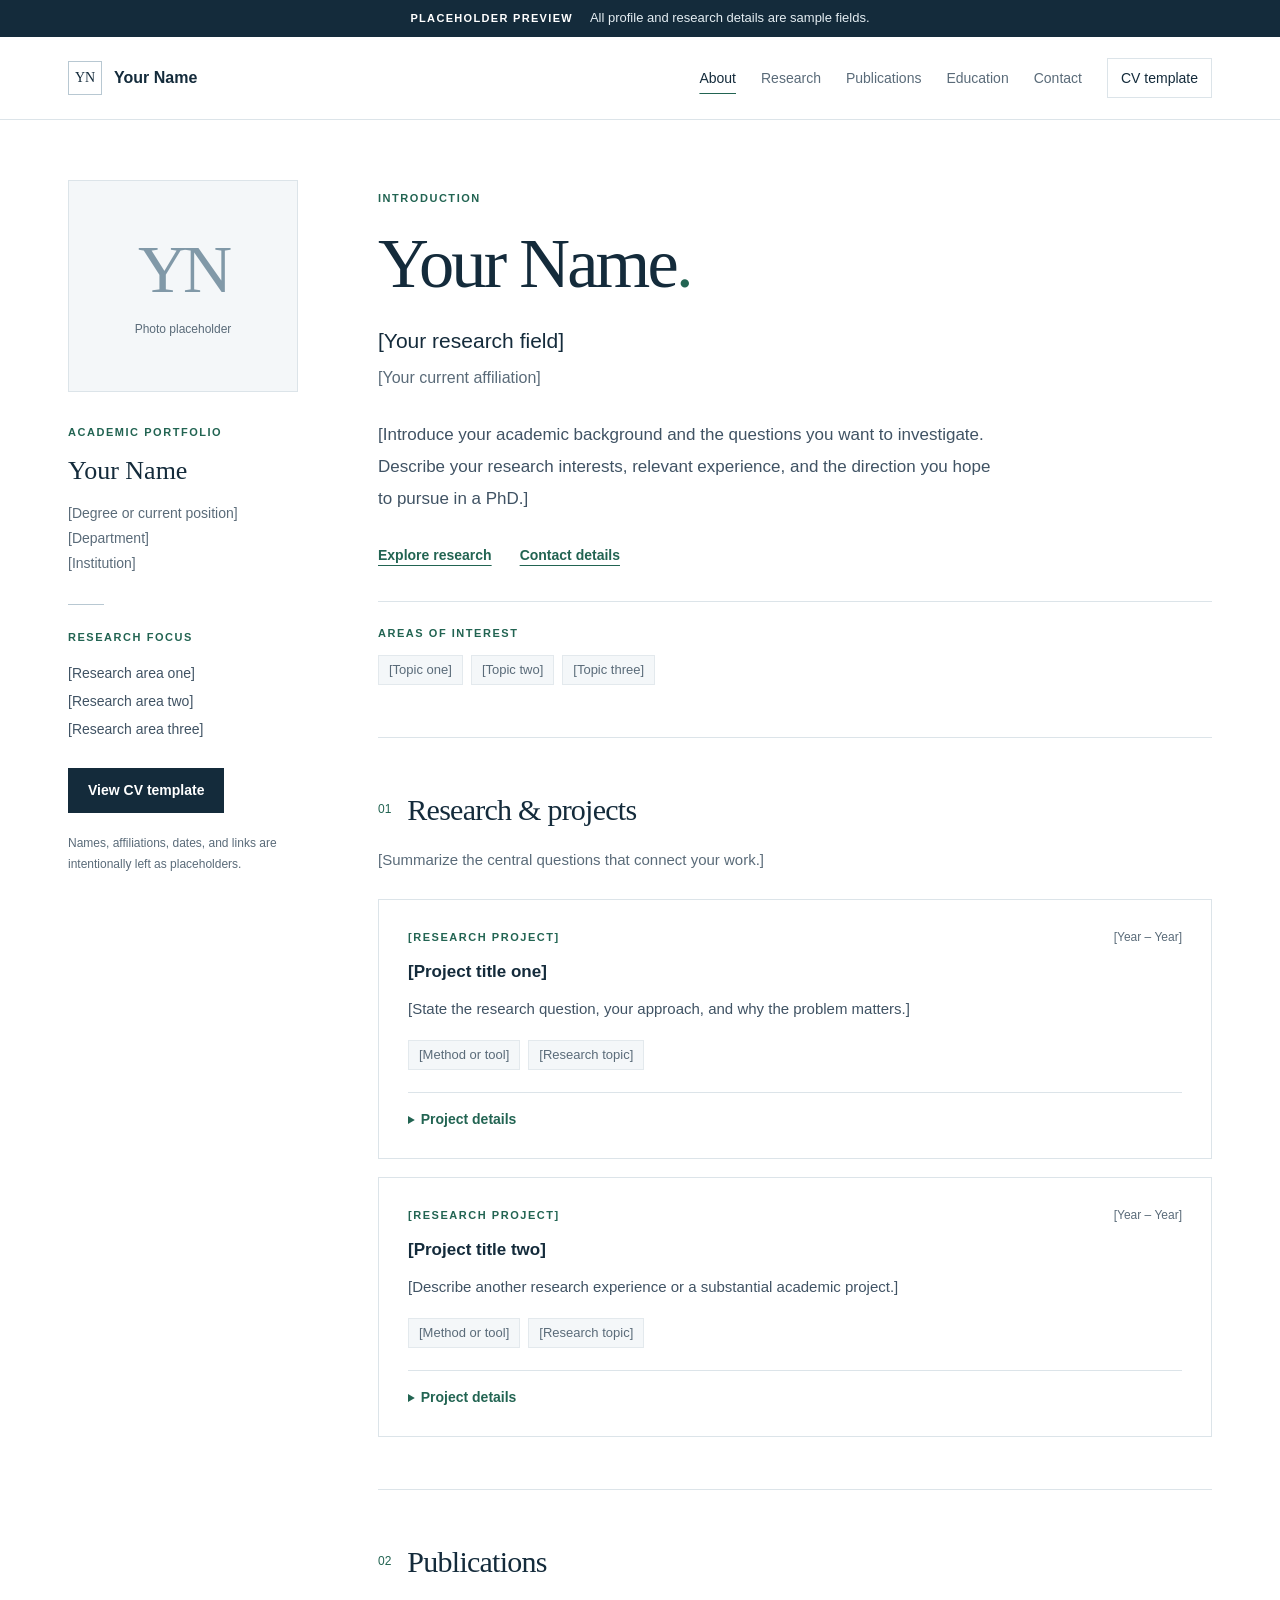
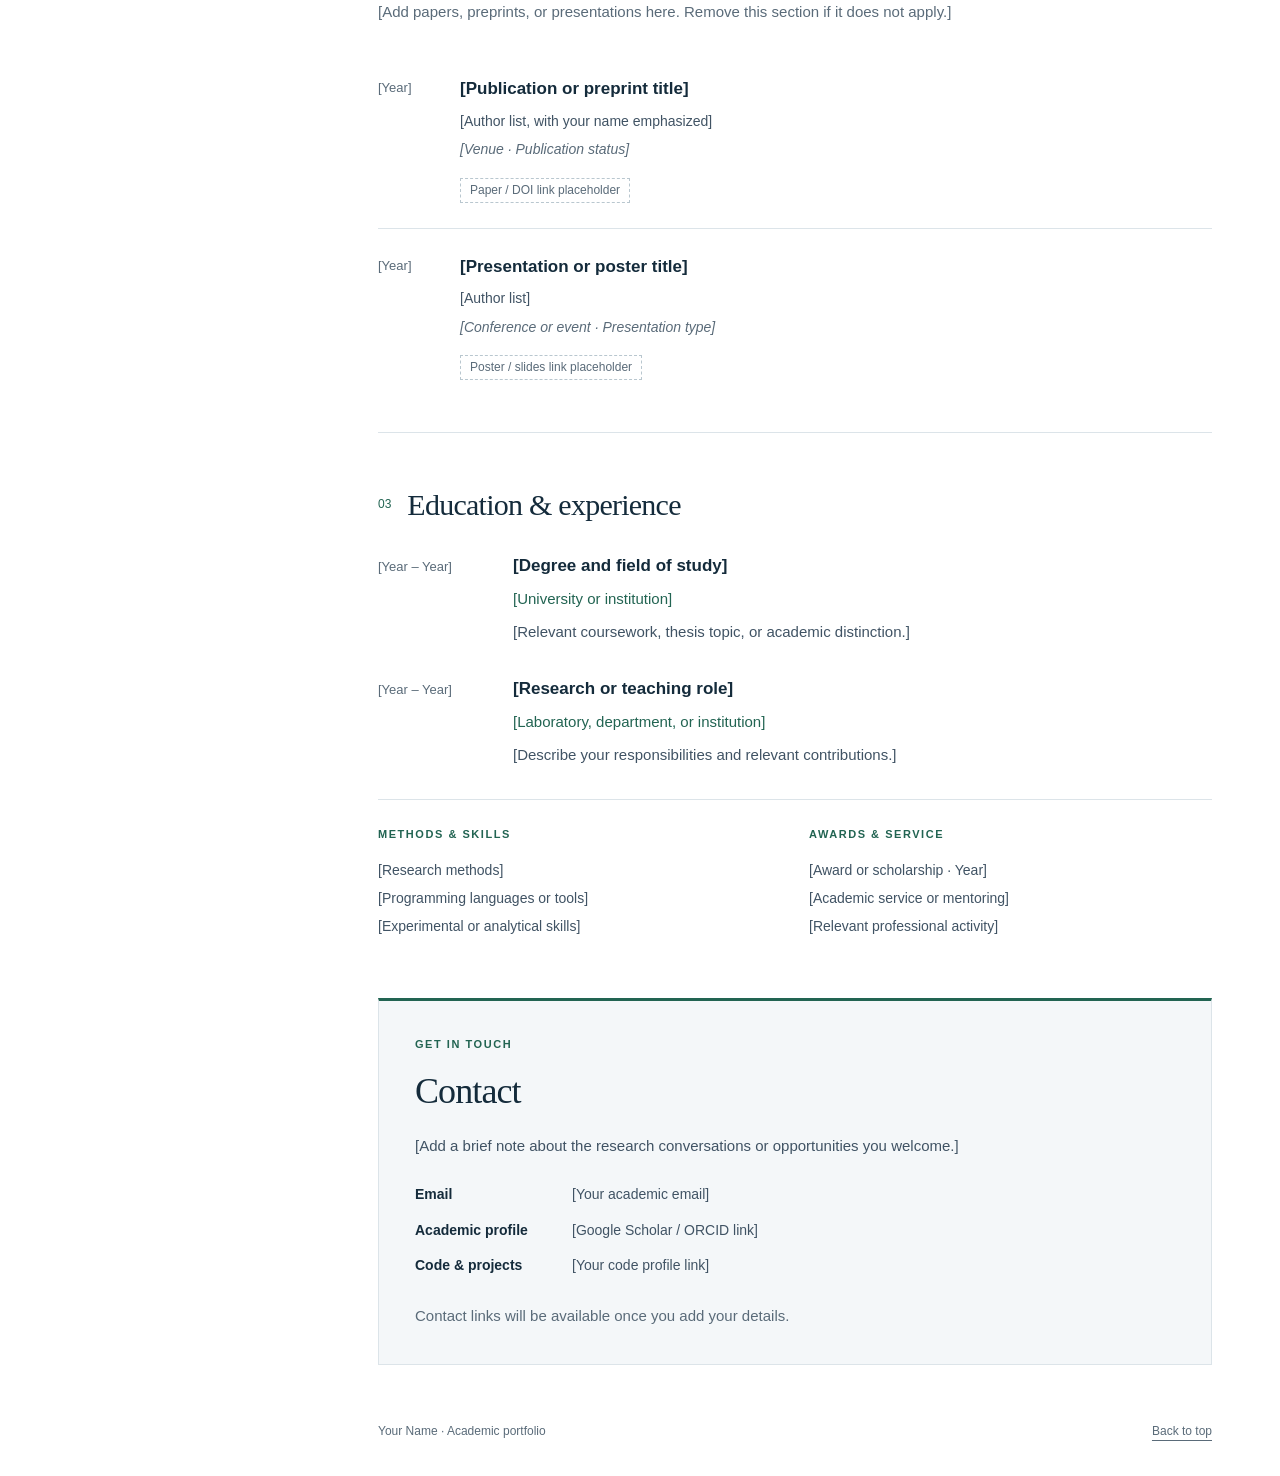
==== index.html @ 67921dd8 "Add placeholder academic portfolio and CV template Add a responsive research portfolio with placehol" ====
<!doctype html>
<html lang="en">
<head>
  <meta charset="utf-8">
  <meta name="viewport" content="width=device-width, initial-scale=1">
  <meta name="description" content="An academic portfolio template. All personal and research information is placeholder content.">
  <meta name="theme-color" content="#142b3b">
  <title>Your Name · Academic Portfolio</title>
  <link rel="stylesheet" href="styles.css">
  <script src="script.js" defer></script>
</head>
<body>
  <a class="skip-link" href="#main">Skip to content</a>
  <div class="template-notice"><span>PLACEHOLDER PREVIEW</span> All profile and research details are sample fields.</div>
  <header class="site-header">
    <div class="header-inner">
      <a class="wordmark" href="#about" aria-label="Your Name, introduction"><span class="wordmark-icon" aria-hidden="true">YN</span> Your Name</a>
      <button class="menu-button" type="button" aria-expanded="false" aria-controls="site-nav" hidden>Menu <span aria-hidden="true">+</span></button>
      <nav id="site-nav" class="site-nav" aria-label="Main navigation">
        <a href="#about" aria-current="location">About</a>
        <a href="#research">Research</a>
        <a href="#publications">Publications</a>
        <a href="#education">Education</a>
        <a href="#contact">Contact</a>
        <a class="nav-cv" href="cv.html">CV template</a>
      </nav>
    </div>
  </header>

  <main id="main" class="page-shell">
    <aside class="profile" aria-label="Profile overview">
      <!-- Replace this block with a photo only when you are ready to share one. -->
      <div class="portrait-placeholder"><span class="portrait-initials" aria-hidden="true">YN</span><span>Photo placeholder</span></div>
      <p class="eyebrow">Academic portfolio</p>
      <p class="profile-name">Your Name</p>
      <p class="profile-role">[Degree or current position]<br>[Department]<br>[Institution]</p>
      <div class="profile-rule"></div>
      <p class="small-label">Research focus</p>
      <ul class="focus-list"><li>[Research area one]</li><li>[Research area two]</li><li>[Research area three]</li></ul>
      <a class="button button-dark" href="cv.html">View CV template</a>
      <p class="profile-note">Names, affiliations, dates, and links are intentionally left as placeholders.</p>
    </aside>

    <div class="main-column">
      <section id="about" class="intro section-anchor" aria-labelledby="intro-title">
        <p class="eyebrow">Introduction</p>
        <h1 id="intro-title">Your Name<span class="title-period">.</span></h1>
        <p class="intro-subtitle">[Your research field]<br><span>[Your current affiliation]</span></p>
        <p class="intro-copy">[Introduce your academic background and the questions you want to investigate. Describe your research interests, relevant experience, and the direction you hope to pursue in a PhD.]</p>
        <div class="intro-actions"><a class="text-link" href="#research">Explore research</a><a class="text-link" href="#contact">Contact details</a></div>
        <div class="interest-strip"><span class="small-label">Areas of interest</span><div class="tags"><span>[Topic one]</span><span>[Topic two]</span><span>[Topic three]</span></div></div>
      </section>

      <section id="research" class="content-section section-anchor" aria-labelledby="research-title">
        <div class="section-heading"><span class="section-number" aria-hidden="true">01</span><h2 id="research-title">Research & projects</h2></div>
        <p class="section-intro">[Summarize the central questions that connect your work.]</p>
        <article class="project-card">
          <div class="project-meta"><span class="small-label">[Research project]</span><span>[Year – Year]</span></div>
          <h3>[Project title one]</h3>
          <p>[State the research question, your approach, and why the problem matters.]</p>
          <div class="tags"><span>[Method or tool]</span><span>[Research topic]</span></div>
          <details><summary>Project details</summary><div class="details-content"><p><strong>Your contribution</strong><br>[Explain your specific role, methods, and responsibilities.]</p><p><strong>Outcome</strong><br>[Add a verified finding, artifact, or result. Include a project or code link when available.]</p></div></details>
        </article>
        <article class="project-card">
          <div class="project-meta"><span class="small-label">[Research project]</span><span>[Year – Year]</span></div>
          <h3>[Project title two]</h3>
          <p>[Describe another research experience or a substantial academic project.]</p>
          <div class="tags"><span>[Method or tool]</span><span>[Research topic]</span></div>
          <details><summary>Project details</summary><div class="details-content"><p><strong>Your contribution</strong><br>[Describe the work you carried out and the skills you developed.]</p><p><strong>Outcome</strong><br>[Add the result or current status, supported by evidence when possible.]</p></div></details>
        </article>
      </section>

      <section id="publications" class="content-section section-anchor" aria-labelledby="publications-title">
        <div class="section-heading"><span class="section-number" aria-hidden="true">02</span><h2 id="publications-title">Publications</h2></div>
        <p class="section-intro">[Add papers, preprints, or presentations here. Remove this section if it does not apply.]</p>
        <article class="publication"><span class="publication-year">[Year]</span><div><h3>[Publication or preprint title]</h3><p>[Author list, with your name emphasized]</p><p class="publication-venue">[Venue · Publication status]</p><span class="pending-link">Paper / DOI link placeholder</span></div></article>
        <article class="publication"><span class="publication-year">[Year]</span><div><h3>[Presentation or poster title]</h3><p>[Author list]</p><p class="publication-venue">[Conference or event · Presentation type]</p><span class="pending-link">Poster / slides link placeholder</span></div></article>
      </section>

      <section id="education" class="content-section section-anchor" aria-labelledby="education-title">
        <div class="section-heading"><span class="section-number" aria-hidden="true">03</span><h2 id="education-title">Education & experience</h2></div>
        <div class="timeline">
          <article class="timeline-item"><p class="timeline-date">[Year – Year]</p><div><h3>[Degree and field of study]</h3><p class="timeline-place">[University or institution]</p><p>[Relevant coursework, thesis topic, or academic distinction.]</p></div></article>
          <article class="timeline-item"><p class="timeline-date">[Year – Year]</p><div><h3>[Research or teaching role]</h3><p class="timeline-place">[Laboratory, department, or institution]</p><p>[Describe your responsibilities and relevant contributions.]</p></div></article>
        </div>
        <div class="supporting-grid"><div><h3 class="small-label">Methods & skills</h3><p>[Research methods]<br>[Programming languages or tools]<br>[Experimental or analytical skills]</p></div><div><h3 class="small-label">Awards & service</h3><p>[Award or scholarship · Year]<br>[Academic service or mentoring]<br>[Relevant professional activity]</p></div></div>
      </section>

      <section id="contact" class="contact-section section-anchor" aria-labelledby="contact-title">
        <p class="eyebrow">Get in touch</p><h2 id="contact-title">Contact</h2>
        <p>[Add a brief note about the research conversations or opportunities you welcome.]</p>
        <dl class="contact-list"><div><dt>Email</dt><dd>[Your academic email]</dd></div><div><dt>Academic profile</dt><dd>[Google Scholar / ORCID link]</dd></div><div><dt>Code & projects</dt><dd>[Your code profile link]</dd></div></dl>
        <p class="contact-note">Contact links will be available once you add your details.</p>
      </section>
      <footer class="site-footer"><span>Your Name · Academic portfolio</span><a href="#about">Back to top</a></footer>
    </div>
  </main>
</body>
</html>
---- styles.css ----
:root{--ink:#142b3b;--text:#405364;--muted:#5a6b79;--accent:#226452;--line:#dce4e9;--paper:#fff;--wash:#f4f7f9;--serif:Georgia,'Times New Roman',serif;--sans:Inter,'Segoe UI',Arial,sans-serif}
*{box-sizing:border-box}
html{scroll-behavior:smooth;scroll-padding-top:108px}
body{margin:0;background:var(--paper);color:var(--text);font-family:var(--sans);font-size:16px;line-height:1.75;-webkit-font-smoothing:antialiased}
a{color:var(--accent);text-decoration-thickness:1px;text-underline-offset:5px}
a:hover{color:var(--ink)}
button{font:inherit}
button,a,summary{-webkit-tap-highlight-color:transparent}
:focus-visible{outline:3px solid #36866f;outline-offset:5px;border-radius:2px}
::selection{background:#dbece5;color:var(--ink)}
.skip-link{position:fixed;top:-100px;left:20px;z-index:100;padding:10px 20px;background:var(--ink);color:white}
.skip-link:focus{top:12px}
.template-notice{background:var(--ink);color:#e4edf2;text-align:center;padding:8px 20px;font-size:.8125rem;line-height:1.6}
.template-notice span{display:inline-block;color:#fff;font-size:.6875rem;letter-spacing:.12em;font-weight:700;margin-right:14px}
.site-header{position:sticky;top:0;z-index:20;background:rgba(255,255,255,.97);border-bottom:1px solid var(--line)}
.header-inner{max-width:1240px;margin:auto;min-height:82px;padding:16px 48px;display:flex;align-items:center;justify-content:space-between;gap:24px}
.wordmark{display:flex;align-items:center;gap:12px;color:var(--ink);font-size:1rem;font-weight:650;text-decoration:none;white-space:nowrap}
.wordmark-icon{display:grid;place-items:center;width:34px;height:34px;border:1px solid #b8c8d2;font-family:var(--serif);font-size:.875rem;font-weight:400}
.site-nav{display:flex;align-items:center;gap:25px}
.site-nav a{color:var(--muted);text-decoration:none;font-size:.875rem}
.site-nav a:hover,.site-nav a[aria-current]{color:var(--ink)}
.site-nav a[aria-current]:not(.nav-cv){text-decoration:underline;text-decoration-color:var(--accent);text-underline-offset:10px}
.site-nav .nav-cv{padding:7px 13px;border:1px solid var(--line);color:var(--ink)}
.site-nav .nav-cv:hover{border-color:var(--ink)}
.menu-button{display:none;background:white;border:1px solid var(--line);padding:6px 12px;color:var(--ink);cursor:pointer}
.menu-button span{margin-left:8px;font-size:1.125rem}
.page-shell{max-width:1240px;margin:auto;padding:60px 48px 0;display:grid;grid-template-columns:230px minmax(0,1fr);gap:80px}
.profile{position:sticky;top:120px;align-self:start;padding-bottom:30px}
.portrait-placeholder{width:100%;height:212px;background:var(--wash);border:1px solid var(--line);display:flex;flex-direction:column;align-items:center;justify-content:center;gap:12px;color:var(--muted);font-size:.75rem;margin-bottom:32px}
.portrait-initials{font-family:var(--serif);font-size:4.25rem;font-weight:400;line-height:1.1;color:#8199a8;letter-spacing:-.06em}
.eyebrow,.small-label{text-transform:uppercase;letter-spacing:.14em;font-size:.6875rem;font-weight:700;line-height:1.6;color:var(--accent)}
.eyebrow{margin:0 0 14px}
.profile-name{font-family:var(--serif);font-size:1.625rem;line-height:1.25;color:var(--ink);margin:0 0 13px}
.profile-role{font-size:.875rem;line-height:1.8;margin:0;color:var(--muted)}
.profile-rule{width:36px;height:1px;background:#b8c8d2;margin:28px 0 24px}
.profile .small-label{margin:0 0 12px}
.focus-list{padding:0;margin:0 0 25px;list-style:none;font-size:.875rem;line-height:2}
.button{display:inline-flex;align-items:center;justify-content:center;padding:11px 19px;font-size:.875rem;line-height:1.5;font-weight:600;text-decoration:none;border:1px solid var(--ink)}
.button-dark{background:var(--ink);color:white}
.button-dark:hover{background:#24465a;color:white}
.profile-note{font-size:.75rem;line-height:1.75;color:var(--muted);margin-top:20px}
.main-column{min-width:0}
.intro{padding:10px 0 0}
h1,h2,h3{color:var(--ink)}
h1{font-family:var(--serif);font-size:clamp(3rem,5.5vw,4.875rem);font-weight:400;letter-spacing:-.04em;line-height:1.08;margin:18px 0 23px;overflow-wrap:anywhere}
.title-period{color:var(--accent)}
.intro-subtitle{font-size:1.3125rem;line-height:1.65;color:var(--ink);margin:0 0 25px}
.intro-subtitle span{font-size:1rem;color:var(--muted)}
.intro-copy{font-size:1.0625rem;line-height:1.9;max-width:630px;margin:0}
.intro-actions{display:flex;gap:28px;flex-wrap:wrap;margin:27px 0 34px}
.text-link{font-size:.875rem;font-weight:600}
.interest-strip{border-top:1px solid var(--line);padding:23px 0 0}
.interest-strip .small-label{display:block;margin-bottom:12px}
.tags{display:flex;flex-wrap:wrap;gap:8px}
.tags span{background:var(--wash);border:1px solid #e3e9ed;padding:3px 10px;color:var(--muted);font-size:.8125rem;line-height:1.7}
.content-section{padding:52px 0 0;margin-top:52px;border-top:1px solid var(--line)}
.section-heading{display:flex;align-items:center;gap:16px;margin-bottom:18px}
.section-number{color:var(--accent);font-size:.75rem;font-family:var(--sans)}
h2{font-family:var(--serif);font-weight:400;font-size:1.875rem;line-height:1.3;letter-spacing:-.025em;margin:0}
.section-intro{margin:0 0 26px;font-size:.9375rem;color:var(--muted)}
.project-card{border:1px solid var(--line);padding:27px 29px;margin:0 0 18px;background:#fff;transition:border-color .15s}
.project-card:hover{border-color:#b6c9c2}
.project-meta{display:flex;justify-content:space-between;gap:12px;flex-wrap:wrap;align-items:center;font-size:.75rem;color:var(--muted);margin-bottom:11px}
h3{font-size:1.0625rem;font-weight:600;line-height:1.5;margin:0 0 10px}
.project-card>p{font-size:.9375rem;line-height:1.8;margin:0 0 18px}
details{margin-top:22px;border-top:1px solid var(--line);padding-top:14px}
summary{color:var(--accent);font-size:.875rem;font-weight:600;cursor:pointer;width:fit-content}
summary::marker{font-size:.75rem}
.details-content{font-size:.875rem;padding-top:2px}
.details-content p{margin:13px 0 0}
.details-content strong{color:var(--ink);font-weight:600}
.publication{display:grid;grid-template-columns:62px minmax(0,1fr);gap:20px;padding:25px 0;border-bottom:1px solid var(--line)}
.publication:last-child{border-bottom:0;padding-bottom:0}
.publication-year{font-size:.8125rem;line-height:1.9;color:var(--muted)}
.publication h3{margin-bottom:7px}
.publication p{font-size:.875rem;margin:4px 0}
.publication-venue{font-style:italic;color:var(--muted)}
.pending-link{font-size:.75rem;display:inline-block;color:var(--muted);border:1px dashed #b9c7cf;padding:1px 9px;margin-top:12px}
.timeline{margin-top:29px}
.timeline-item{display:grid;grid-template-columns:110px minmax(0,1fr);gap:25px;padding-bottom:31px}
.timeline-date{font-size:.8125rem;color:var(--muted);margin:3px 0}
.timeline-item h3{margin:0 0 4px}
.timeline-item p:not(.timeline-date){font-size:.9375rem;margin:7px 0 0}
.timeline-item .timeline-place{color:var(--accent);font-size:.875rem;margin:0}
.supporting-grid{border-top:1px solid var(--line);padding-top:26px;display:grid;grid-template-columns:1fr 1fr;gap:28px}
.supporting-grid p{font-size:.875rem;line-height:2;margin:12px 0 0}
.contact-section{margin-top:58px;background:var(--wash);padding:35px 36px;border:1px solid var(--line);border-top:3px solid var(--accent)}
.contact-section h2{font-size:2.25rem;margin-bottom:18px}
.contact-section>p:not(.eyebrow){font-size:.9375rem;line-height:1.8}
.contact-list{margin:23px 0 0}
.contact-list>div{display:grid;grid-template-columns:145px minmax(0,1fr);gap:12px;margin:11px 0;font-size:.875rem}
.contact-list dt{font-weight:600;color:var(--ink)}
.contact-list dd{margin:0;overflow-wrap:anywhere}
.contact-section .contact-note{font-size:.75rem;color:var(--muted);margin:24px 0 0}
.site-footer{display:flex;justify-content:space-between;gap:20px;flex-wrap:wrap;padding:34px 0;margin-top:22px;font-size:.75rem;color:var(--muted)}
.site-footer a{color:var(--muted)}
.section-anchor{scroll-margin-top:20px}
@media(min-width:1400px){.page-shell{gap:100px}.header-inner,.page-shell{max-width:1280px}}
@media(max-width:1050px){.header-inner{padding:17px 30px}.site-nav{gap:18px}.page-shell{padding:42px 30px 0;grid-template-columns:200px minmax(0,1fr);gap:45px}.portrait-placeholder{height:190px}}
@media(max-width:800px){html{scroll-padding-top:100px}.header-inner{min-height:72px;flex-wrap:wrap;gap:0;padding:17px 24px}.menu-button:not([hidden]){display:block}.site-nav{width:100%;display:grid;grid-template-columns:repeat(3,minmax(0,1fr));gap:16px;padding:20px 0 2px}.js-nav .site-nav{display:none}.js-nav .site-nav.is-open{display:grid}.site-nav .nav-cv{text-align:center;padding:5px 8px}.page-shell{grid-template-columns:1fr;gap:0;padding:34px 24px 0}.profile{position:static;display:grid;grid-template-columns:100px 1fr;column-gap:22px;padding-bottom:28px;border-bottom:1px solid var(--line);margin-bottom:28px}.portrait-placeholder{grid-column:1;grid-row:1 / 5;margin:0;height:114px}.portrait-initials{font-size:2.75rem}.portrait-placeholder>span:last-child{font-size:.6875rem}.profile .eyebrow{grid-column:2;margin:0 0 5px;align-self:end}.profile-name{grid-column:2;font-size:1.375rem;margin:0 0 7px}.profile-role{grid-column:2;font-size:.8125rem;line-height:1.65}.profile-rule,.profile>.small-label,.focus-list,.profile>.button,.profile-note{display:none}.intro{padding:4px 0 0}.intro>.eyebrow{display:none}h1{margin:8px 0 20px;font-size:3.5rem}.intro-copy{font-size:1rem}.content-section{padding-top:35px;margin-top:38px}.contact-section{margin-top:40px}}
@media(max-width:480px){.template-notice{font-size:.75rem;padding:7px 16px}.template-notice span{display:block;font-size:.6875rem;margin:0}.header-inner{padding:14px 20px}.page-shell{padding:28px 20px 0}h1{font-size:3rem}.intro-subtitle{font-size:1.125rem}.intro-actions{gap:24px}.section-heading{align-items:baseline;gap:12px}h2{font-size:1.625rem}.project-card{padding:22px 20px}.publication{grid-template-columns:1fr;gap:5px;padding:23px 0}.timeline-item{grid-template-columns:1fr;gap:5px;padding-bottom:27px}.supporting-grid{grid-template-columns:1fr;gap:25px}.contact-section{padding:28px 23px}.contact-list>div{grid-template-columns:1fr;gap:0;margin:16px 0}.site-footer{font-size:.75rem}.site-nav{grid-template-columns:repeat(2,minmax(0,1fr))}}
@media(prefers-reduced-motion:reduce){html{scroll-behavior:auto}*{transition:none!important}}
@media print{.site-header,.template-notice,.skip-link,.intro-actions,.site-footer,.profile>.button{display:none}.page-shell{display:block;padding:0;max-width:none}.profile{display:none}body{font-size:10pt;color:#222}.content-section{margin-top:24px;padding-top:24px}h1{font-size:32pt}h2{font-size:20pt}.contact-section{background:white;break-inside:avoid}.project-card,.publication,.timeline-item{break-inside:avoid}details .details-content{display:block}a{color:#222}}
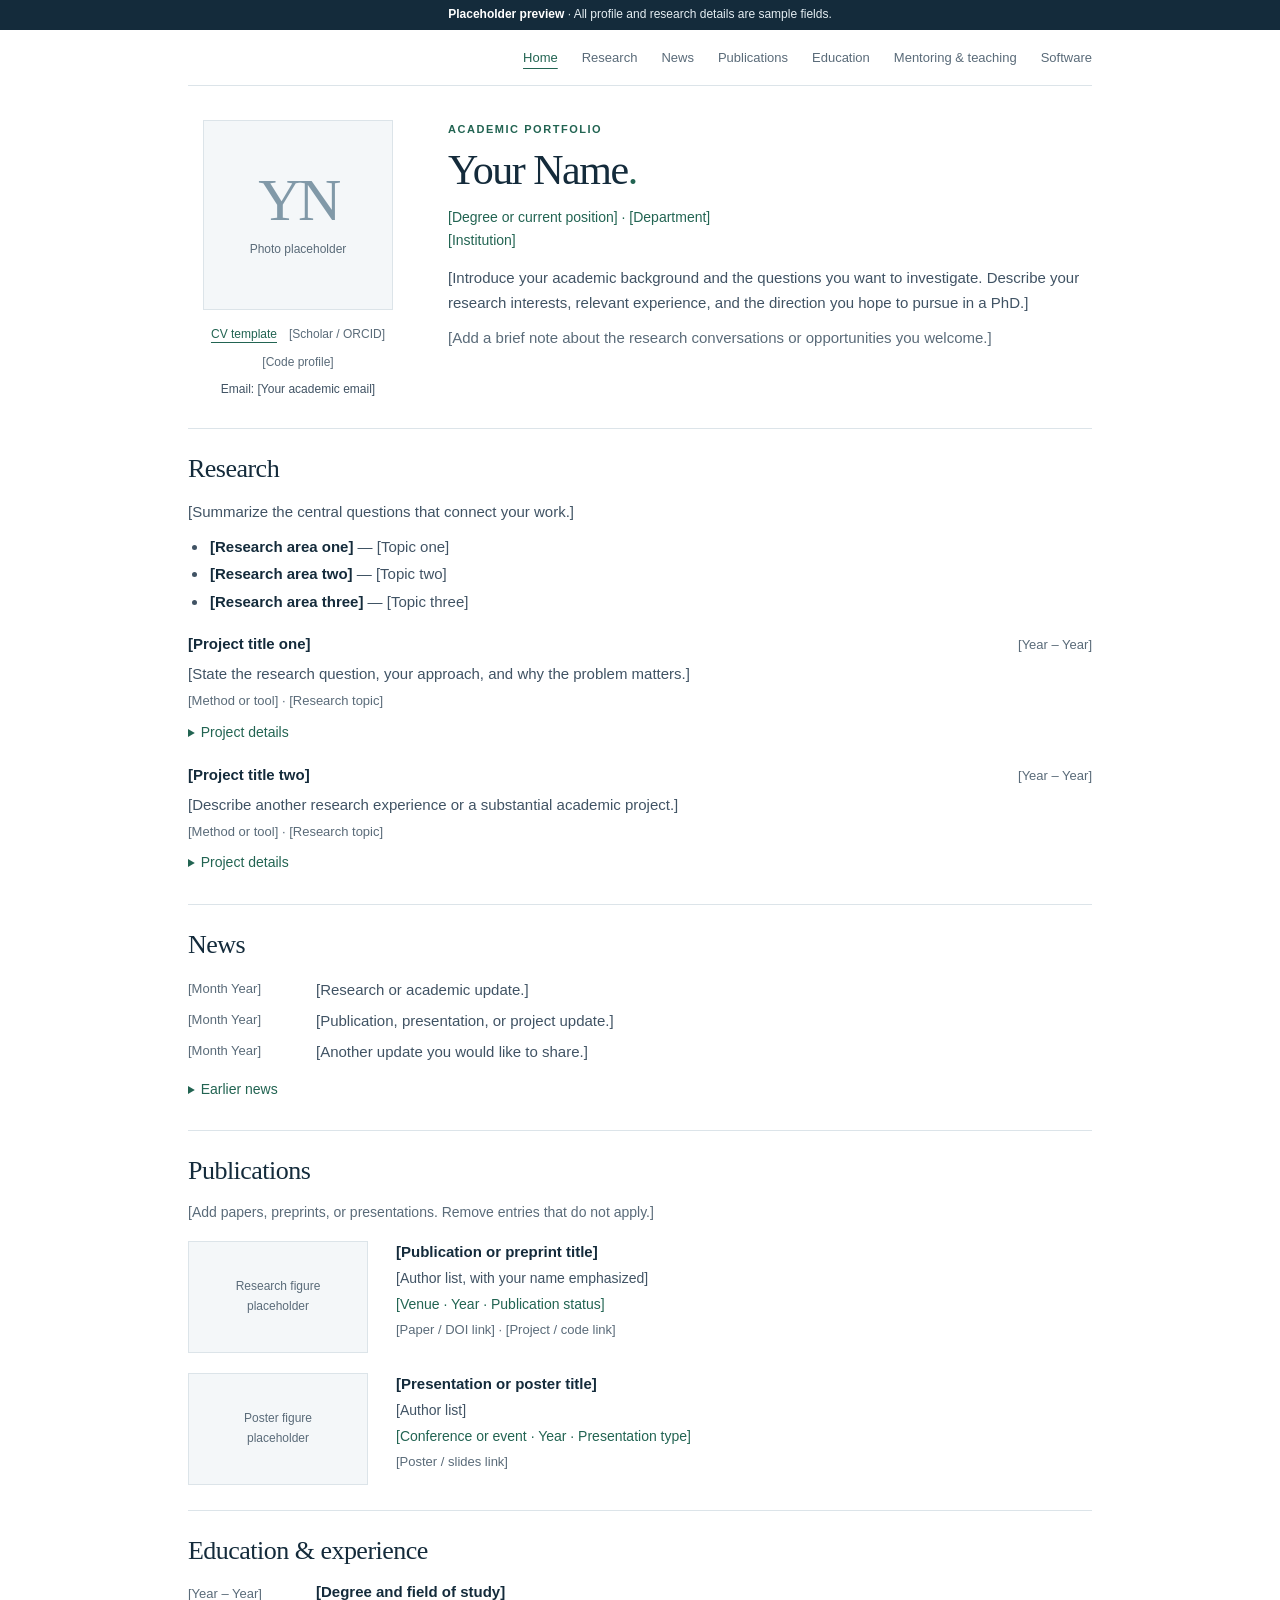
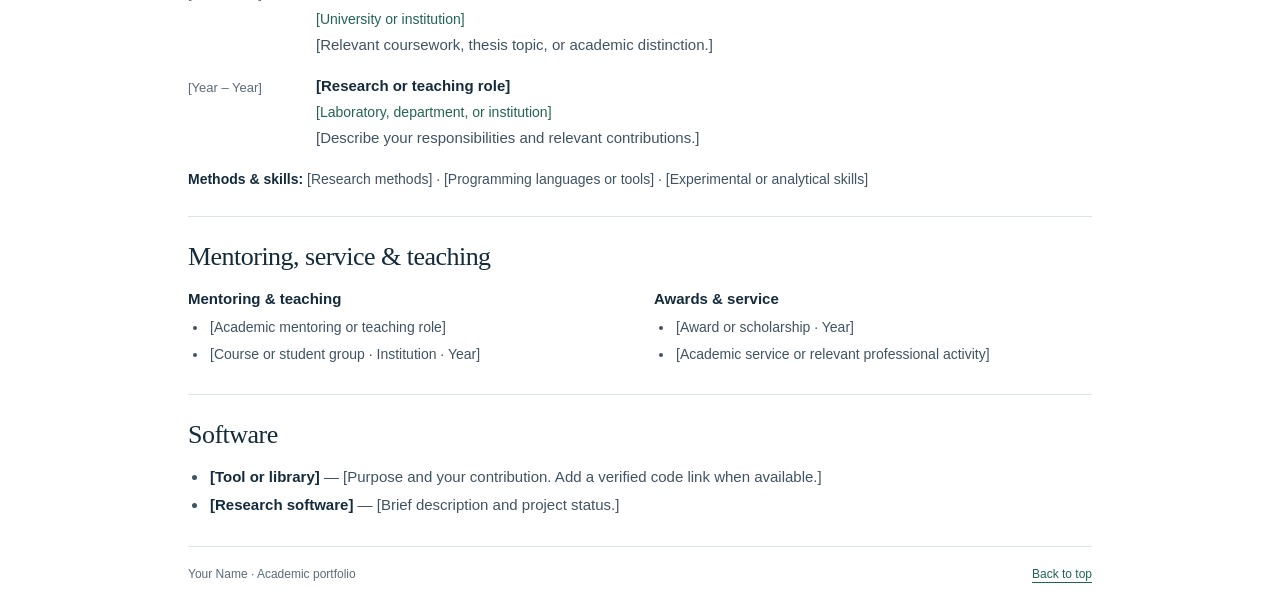
==== commit 45edbb6b: "Compact the academic portfolio layout Follow the reference template with a profile/bio introduction," ====
--- a/index.html
+++ b/index.html
@@ -11,89 +11,115 @@
 </head>
 <body>
   <a class="skip-link" href="#main">Skip to content</a>
-  <div class="template-notice"><span>PLACEHOLDER PREVIEW</span> All profile and research details are sample fields.</div>
+  <div class="template-notice"><strong>Placeholder preview</strong> · All profile and research details are sample fields.</div>
   <header class="site-header">
     <div class="header-inner">
-      <a class="wordmark" href="#about" aria-label="Your Name, introduction"><span class="wordmark-icon" aria-hidden="true">YN</span> Your Name</a>
       <button class="menu-button" type="button" aria-expanded="false" aria-controls="site-nav" hidden>Menu <span aria-hidden="true">+</span></button>
       <nav id="site-nav" class="site-nav" aria-label="Main navigation">
-        <a href="#about" aria-current="location">About</a>
+        <a href="#about" aria-current="location">Home</a>
         <a href="#research">Research</a>
+        <a href="#news">News</a>
         <a href="#publications">Publications</a>
         <a href="#education">Education</a>
-        <a href="#contact">Contact</a>
-        <a class="nav-cv" href="cv.html">CV template</a>
+        <a href="#teaching">Mentoring & teaching</a>
+        <a href="#software">Software</a>
       </nav>
     </div>
   </header>
 
   <main id="main" class="page-shell">
-    <aside class="profile" aria-label="Profile overview">
-      <!-- Replace this block with a photo only when you are ready to share one. -->
-      <div class="portrait-placeholder"><span class="portrait-initials" aria-hidden="true">YN</span><span>Photo placeholder</span></div>
-      <p class="eyebrow">Academic portfolio</p>
-      <p class="profile-name">Your Name</p>
-      <p class="profile-role">[Degree or current position]<br>[Department]<br>[Institution]</p>
-      <div class="profile-rule"></div>
-      <p class="small-label">Research focus</p>
-      <ul class="focus-list"><li>[Research area one]</li><li>[Research area two]</li><li>[Research area three]</li></ul>
-      <a class="button button-dark" href="cv.html">View CV template</a>
-      <p class="profile-note">Names, affiliations, dates, and links are intentionally left as placeholders.</p>
-    </aside>
+    <section id="about" class="profile section-anchor" aria-labelledby="intro-title">
+      <div class="profile-media">
+        <!-- Replace with your photo when ready; keep the portrait-placeholder class. -->
+        <div class="portrait-placeholder"><span class="portrait-initials" aria-hidden="true">YN</span><span>Photo placeholder</span></div>
+        <div id="contact" class="profile-contact">
+          <ul class="profile-links" aria-label="Profile links">
+            <li><a href="cv.html">CV template</a></li>
+            <li><span class="pending-link">[Scholar / ORCID]</span></li>
+            <li><span class="pending-link">[Code profile]</span></li>
+          </ul>
+          <p>Email: <span>[Your academic email]</span></p>
+        </div>
+      </div>
+      <div class="profile-bio">
+        <p class="eyebrow">Academic portfolio</p>
+        <h1 id="intro-title">Your Name<span class="title-period">.</span></h1>
+        <p class="profile-role">[Degree or current position] · [Department]<br>[Institution]</p>
+        <p>[Introduce your academic background and the questions you want to investigate. Describe your research interests, relevant experience, and the direction you hope to pursue in a PhD.]</p>
+        <p class="muted">[Add a brief note about the research conversations or opportunities you welcome.]</p>
+      </div>
+    </section>
 
-    <div class="main-column">
-      <section id="about" class="intro section-anchor" aria-labelledby="intro-title">
-        <p class="eyebrow">Introduction</p>
-        <h1 id="intro-title">Your Name<span class="title-period">.</span></h1>
-        <p class="intro-subtitle">[Your research field]<br><span>[Your current affiliation]</span></p>
-        <p class="intro-copy">[Introduce your academic background and the questions you want to investigate. Describe your research interests, relevant experience, and the direction you hope to pursue in a PhD.]</p>
-        <div class="intro-actions"><a class="text-link" href="#research">Explore research</a><a class="text-link" href="#contact">Contact details</a></div>
-        <div class="interest-strip"><span class="small-label">Areas of interest</span><div class="tags"><span>[Topic one]</span><span>[Topic two]</span><span>[Topic three]</span></div></div>
-      </section>
+    <section id="research" class="content-section section-anchor" aria-labelledby="research-title">
+      <h2 id="research-title">Research</h2>
+      <p>[Summarize the central questions that connect your work.]</p>
+      <ul class="research-interests">
+        <li><strong>[Research area one]</strong> — [Topic one]</li>
+        <li><strong>[Research area two]</strong> — [Topic two]</li>
+        <li><strong>[Research area three]</strong> — [Topic three]</li>
+      </ul>
+      <div class="project-list">
+        <article class="project">
+          <div class="entry-heading"><h3>[Project title one]</h3><span>[Year – Year]</span></div>
+          <p>[State the research question, your approach, and why the problem matters.]</p>
+          <p class="entry-meta">[Method or tool] · [Research topic]</p>
+          <details><summary>Project details</summary><div class="details-content"><p><strong>Your contribution:</strong> [Explain your specific role, methods, and responsibilities.]</p><p><strong>Outcome:</strong> [Add a verified finding, artifact, or result. Include a project or code link when available.]</p></div></details>
+        </article>
+        <article class="project">
+          <div class="entry-heading"><h3>[Project title two]</h3><span>[Year – Year]</span></div>
+          <p>[Describe another research experience or a substantial academic project.]</p>
+          <p class="entry-meta">[Method or tool] · [Research topic]</p>
+          <details><summary>Project details</summary><div class="details-content"><p><strong>Your contribution:</strong> [Describe the work you carried out and the skills you developed.]</p><p><strong>Outcome:</strong> [Add the result or current status, supported by evidence when possible.]</p></div></details>
+        </article>
+      </div>
+    </section>
 
-      <section id="research" class="content-section section-anchor" aria-labelledby="research-title">
-        <div class="section-heading"><span class="section-number" aria-hidden="true">01</span><h2 id="research-title">Research & projects</h2></div>
-        <p class="section-intro">[Summarize the central questions that connect your work.]</p>
-        <article class="project-card">
-          <div class="project-meta"><span class="small-label">[Research project]</span><span>[Year – Year]</span></div>
-          <h3>[Project title one]</h3>
-          <p>[State the research question, your approach, and why the problem matters.]</p>
-          <div class="tags"><span>[Method or tool]</span><span>[Research topic]</span></div>
-          <details><summary>Project details</summary><div class="details-content"><p><strong>Your contribution</strong><br>[Explain your specific role, methods, and responsibilities.]</p><p><strong>Outcome</strong><br>[Add a verified finding, artifact, or result. Include a project or code link when available.]</p></div></details>
-        </article>
-        <article class="project-card">
-          <div class="project-meta"><span class="small-label">[Research project]</span><span>[Year – Year]</span></div>
-          <h3>[Project title two]</h3>
-          <p>[Describe another research experience or a substantial academic project.]</p>
-          <div class="tags"><span>[Method or tool]</span><span>[Research topic]</span></div>
-          <details><summary>Project details</summary><div class="details-content"><p><strong>Your contribution</strong><br>[Describe the work you carried out and the skills you developed.]</p><p><strong>Outcome</strong><br>[Add the result or current status, supported by evidence when possible.]</p></div></details>
-        </article>
-      </section>
+    <section id="news" class="content-section section-anchor" aria-labelledby="news-title">
+      <h2 id="news-title">News</h2>
+      <!-- Newest first. Remove this section and its navigation link if unused. -->
+      <ul class="news-list">
+        <li><span class="entry-date">[Month Year]</span><span>[Research or academic update.]</span></li>
+        <li><span class="entry-date">[Month Year]</span><span>[Publication, presentation, or project update.]</span></li>
+        <li><span class="entry-date">[Month Year]</span><span>[Another update you would like to share.]</span></li>
+      </ul>
+      <details class="older-news"><summary>Earlier news</summary><ul class="news-list"><li><span class="entry-date">[Month Year]</span><span>[Earlier academic update.]</span></li></ul></details>
+    </section>
 
-      <section id="publications" class="content-section section-anchor" aria-labelledby="publications-title">
-        <div class="section-heading"><span class="section-number" aria-hidden="true">02</span><h2 id="publications-title">Publications</h2></div>
-        <p class="section-intro">[Add papers, preprints, or presentations here. Remove this section if it does not apply.]</p>
-        <article class="publication"><span class="publication-year">[Year]</span><div><h3>[Publication or preprint title]</h3><p>[Author list, with your name emphasized]</p><p class="publication-venue">[Venue · Publication status]</p><span class="pending-link">Paper / DOI link placeholder</span></div></article>
-        <article class="publication"><span class="publication-year">[Year]</span><div><h3>[Presentation or poster title]</h3><p>[Author list]</p><p class="publication-venue">[Conference or event · Presentation type]</p><span class="pending-link">Poster / slides link placeholder</span></div></article>
-      </section>
+    <section id="publications" class="content-section section-anchor" aria-labelledby="publications-title">
+      <h2 id="publications-title">Publications</h2>
+      <p class="section-intro">[Add papers, preprints, or presentations. Remove entries that do not apply.]</p>
+      <article class="publication">
+        <!-- Replace with a research figure using class="publication-image" and descriptive alt text. -->
+        <div class="publication-image image-placeholder">Research figure<br>placeholder</div>
+        <div><h3>[Publication or preprint title]</h3><p>[Author list, with your name emphasized]</p><p class="publication-venue">[Venue · Year · Publication status]</p><p class="pending-link">[Paper / DOI link] · [Project / code link]</p></div>
+      </article>
+      <article class="publication">
+        <div class="publication-image image-placeholder">Poster figure<br>placeholder</div>
+        <div><h3>[Presentation or poster title]</h3><p>[Author list]</p><p class="publication-venue">[Conference or event · Year · Presentation type]</p><p class="pending-link">[Poster / slides link]</p></div>
+      </article>
+    </section>
 
-      <section id="education" class="content-section section-anchor" aria-labelledby="education-title">
-        <div class="section-heading"><span class="section-number" aria-hidden="true">03</span><h2 id="education-title">Education & experience</h2></div>
-        <div class="timeline">
-          <article class="timeline-item"><p class="timeline-date">[Year – Year]</p><div><h3>[Degree and field of study]</h3><p class="timeline-place">[University or institution]</p><p>[Relevant coursework, thesis topic, or academic distinction.]</p></div></article>
-          <article class="timeline-item"><p class="timeline-date">[Year – Year]</p><div><h3>[Research or teaching role]</h3><p class="timeline-place">[Laboratory, department, or institution]</p><p>[Describe your responsibilities and relevant contributions.]</p></div></article>
-        </div>
-        <div class="supporting-grid"><div><h3 class="small-label">Methods & skills</h3><p>[Research methods]<br>[Programming languages or tools]<br>[Experimental or analytical skills]</p></div><div><h3 class="small-label">Awards & service</h3><p>[Award or scholarship · Year]<br>[Academic service or mentoring]<br>[Relevant professional activity]</p></div></div>
-      </section>
+    <section id="education" class="content-section section-anchor" aria-labelledby="education-title">
+      <h2 id="education-title">Education & experience</h2>
+      <article class="timeline-item"><p class="entry-date">[Year – Year]</p><div><h3>[Degree and field of study]</h3><p class="timeline-place">[University or institution]</p><p>[Relevant coursework, thesis topic, or academic distinction.]</p></div></article>
+      <article class="timeline-item"><p class="entry-date">[Year – Year]</p><div><h3>[Research or teaching role]</h3><p class="timeline-place">[Laboratory, department, or institution]</p><p>[Describe your responsibilities and relevant contributions.]</p></div></article>
+      <p class="skills"><strong>Methods & skills:</strong> [Research methods] · [Programming languages or tools] · [Experimental or analytical skills]</p>
+    </section>
 
-      <section id="contact" class="contact-section section-anchor" aria-labelledby="contact-title">
-        <p class="eyebrow">Get in touch</p><h2 id="contact-title">Contact</h2>
-        <p>[Add a brief note about the research conversations or opportunities you welcome.]</p>
-        <dl class="contact-list"><div><dt>Email</dt><dd>[Your academic email]</dd></div><div><dt>Academic profile</dt><dd>[Google Scholar / ORCID link]</dd></div><div><dt>Code & projects</dt><dd>[Your code profile link]</dd></div></dl>
-        <p class="contact-note">Contact links will be available once you add your details.</p>
-      </section>
-      <footer class="site-footer"><span>Your Name · Academic portfolio</span><a href="#about">Back to top</a></footer>
-    </div>
+    <section id="teaching" class="content-section section-anchor" aria-labelledby="teaching-title">
+      <h2 id="teaching-title">Mentoring, service & teaching</h2>
+      <div class="supporting-grid">
+        <div><h3>Mentoring & teaching</h3><ul class="compact-list"><li>[Academic mentoring or teaching role]</li><li>[Course or student group · Institution · Year]</li></ul></div>
+        <div><h3>Awards & service</h3><ul class="compact-list"><li>[Award or scholarship · Year]</li><li>[Academic service or relevant professional activity]</li></ul></div>
+      </div>
+    </section>
+
+    <section id="software" class="content-section section-anchor" aria-labelledby="software-title">
+      <h2 id="software-title">Software</h2>
+      <ul class="compact-list"><li><strong>[Tool or library]</strong> — [Purpose and your contribution. Add a verified code link when available.]</li><li><strong>[Research software]</strong> — [Brief description and project status.]</li></ul>
+    </section>
+
+    <footer class="site-footer"><span>Your Name · Academic portfolio</span><a href="#about">Back to top</a></footer>
   </main>
 </body>
 </html>
--- a/styles.css
+++ b/styles.css
@@ -1,103 +1,145 @@
-:root{--ink:#142b3b;--text:#405364;--muted:#5a6b79;--accent:#226452;--line:#dce4e9;--paper:#fff;--wash:#f4f7f9;--serif:Georgia,'Times New Roman',serif;--sans:Inter,'Segoe UI',Arial,sans-serif}
-*{box-sizing:border-box}
-html{scroll-behavior:smooth;scroll-padding-top:108px}
-body{margin:0;background:var(--paper);color:var(--text);font-family:var(--sans);font-size:16px;line-height:1.75;-webkit-font-smoothing:antialiased}
-a{color:var(--accent);text-decoration-thickness:1px;text-underline-offset:5px}
-a:hover{color:var(--ink)}
-button{font:inherit}
-button,a,summary{-webkit-tap-highlight-color:transparent}
-:focus-visible{outline:3px solid #36866f;outline-offset:5px;border-radius:2px}
-::selection{background:#dbece5;color:var(--ink)}
-.skip-link{position:fixed;top:-100px;left:20px;z-index:100;padding:10px 20px;background:var(--ink);color:white}
-.skip-link:focus{top:12px}
-.template-notice{background:var(--ink);color:#e4edf2;text-align:center;padding:8px 20px;font-size:.8125rem;line-height:1.6}
-.template-notice span{display:inline-block;color:#fff;font-size:.6875rem;letter-spacing:.12em;font-weight:700;margin-right:14px}
-.site-header{position:sticky;top:0;z-index:20;background:rgba(255,255,255,.97);border-bottom:1px solid var(--line)}
-.header-inner{max-width:1240px;margin:auto;min-height:82px;padding:16px 48px;display:flex;align-items:center;justify-content:space-between;gap:24px}
-.wordmark{display:flex;align-items:center;gap:12px;color:var(--ink);font-size:1rem;font-weight:650;text-decoration:none;white-space:nowrap}
-.wordmark-icon{display:grid;place-items:center;width:34px;height:34px;border:1px solid #b8c8d2;font-family:var(--serif);font-size:.875rem;font-weight:400}
-.site-nav{display:flex;align-items:center;gap:25px}
-.site-nav a{color:var(--muted);text-decoration:none;font-size:.875rem}
-.site-nav a:hover,.site-nav a[aria-current]{color:var(--ink)}
-.site-nav a[aria-current]:not(.nav-cv){text-decoration:underline;text-decoration-color:var(--accent);text-underline-offset:10px}
-.site-nav .nav-cv{padding:7px 13px;border:1px solid var(--line);color:var(--ink)}
-.site-nav .nav-cv:hover{border-color:var(--ink)}
-.menu-button{display:none;background:white;border:1px solid var(--line);padding:6px 12px;color:var(--ink);cursor:pointer}
-.menu-button span{margin-left:8px;font-size:1.125rem}
-.page-shell{max-width:1240px;margin:auto;padding:60px 48px 0;display:grid;grid-template-columns:230px minmax(0,1fr);gap:80px}
-.profile{position:sticky;top:120px;align-self:start;padding-bottom:30px}
-.portrait-placeholder{width:100%;height:212px;background:var(--wash);border:1px solid var(--line);display:flex;flex-direction:column;align-items:center;justify-content:center;gap:12px;color:var(--muted);font-size:.75rem;margin-bottom:32px}
-.portrait-initials{font-family:var(--serif);font-size:4.25rem;font-weight:400;line-height:1.1;color:#8199a8;letter-spacing:-.06em}
-.eyebrow,.small-label{text-transform:uppercase;letter-spacing:.14em;font-size:.6875rem;font-weight:700;line-height:1.6;color:var(--accent)}
-.eyebrow{margin:0 0 14px}
-.profile-name{font-family:var(--serif);font-size:1.625rem;line-height:1.25;color:var(--ink);margin:0 0 13px}
-.profile-role{font-size:.875rem;line-height:1.8;margin:0;color:var(--muted)}
-.profile-rule{width:36px;height:1px;background:#b8c8d2;margin:28px 0 24px}
-.profile .small-label{margin:0 0 12px}
-.focus-list{padding:0;margin:0 0 25px;list-style:none;font-size:.875rem;line-height:2}
-.button{display:inline-flex;align-items:center;justify-content:center;padding:11px 19px;font-size:.875rem;line-height:1.5;font-weight:600;text-decoration:none;border:1px solid var(--ink)}
-.button-dark{background:var(--ink);color:white}
-.button-dark:hover{background:#24465a;color:white}
-.profile-note{font-size:.75rem;line-height:1.75;color:var(--muted);margin-top:20px}
-.main-column{min-width:0}
-.intro{padding:10px 0 0}
-h1,h2,h3{color:var(--ink)}
-h1{font-family:var(--serif);font-size:clamp(3rem,5.5vw,4.875rem);font-weight:400;letter-spacing:-.04em;line-height:1.08;margin:18px 0 23px;overflow-wrap:anywhere}
-.title-period{color:var(--accent)}
-.intro-subtitle{font-size:1.3125rem;line-height:1.65;color:var(--ink);margin:0 0 25px}
-.intro-subtitle span{font-size:1rem;color:var(--muted)}
-.intro-copy{font-size:1.0625rem;line-height:1.9;max-width:630px;margin:0}
-.intro-actions{display:flex;gap:28px;flex-wrap:wrap;margin:27px 0 34px}
-.text-link{font-size:.875rem;font-weight:600}
-.interest-strip{border-top:1px solid var(--line);padding:23px 0 0}
-.interest-strip .small-label{display:block;margin-bottom:12px}
-.tags{display:flex;flex-wrap:wrap;gap:8px}
-.tags span{background:var(--wash);border:1px solid #e3e9ed;padding:3px 10px;color:var(--muted);font-size:.8125rem;line-height:1.7}
-.content-section{padding:52px 0 0;margin-top:52px;border-top:1px solid var(--line)}
-.section-heading{display:flex;align-items:center;gap:16px;margin-bottom:18px}
-.section-number{color:var(--accent);font-size:.75rem;font-family:var(--sans)}
-h2{font-family:var(--serif);font-weight:400;font-size:1.875rem;line-height:1.3;letter-spacing:-.025em;margin:0}
-.section-intro{margin:0 0 26px;font-size:.9375rem;color:var(--muted)}
-.project-card{border:1px solid var(--line);padding:27px 29px;margin:0 0 18px;background:#fff;transition:border-color .15s}
-.project-card:hover{border-color:#b6c9c2}
-.project-meta{display:flex;justify-content:space-between;gap:12px;flex-wrap:wrap;align-items:center;font-size:.75rem;color:var(--muted);margin-bottom:11px}
-h3{font-size:1.0625rem;font-weight:600;line-height:1.5;margin:0 0 10px}
-.project-card>p{font-size:.9375rem;line-height:1.8;margin:0 0 18px}
-details{margin-top:22px;border-top:1px solid var(--line);padding-top:14px}
-summary{color:var(--accent);font-size:.875rem;font-weight:600;cursor:pointer;width:fit-content}
-summary::marker{font-size:.75rem}
-.details-content{font-size:.875rem;padding-top:2px}
-.details-content p{margin:13px 0 0}
-.details-content strong{color:var(--ink);font-weight:600}
-.publication{display:grid;grid-template-columns:62px minmax(0,1fr);gap:20px;padding:25px 0;border-bottom:1px solid var(--line)}
-.publication:last-child{border-bottom:0;padding-bottom:0}
-.publication-year{font-size:.8125rem;line-height:1.9;color:var(--muted)}
-.publication h3{margin-bottom:7px}
-.publication p{font-size:.875rem;margin:4px 0}
-.publication-venue{font-style:italic;color:var(--muted)}
-.pending-link{font-size:.75rem;display:inline-block;color:var(--muted);border:1px dashed #b9c7cf;padding:1px 9px;margin-top:12px}
-.timeline{margin-top:29px}
-.timeline-item{display:grid;grid-template-columns:110px minmax(0,1fr);gap:25px;padding-bottom:31px}
-.timeline-date{font-size:.8125rem;color:var(--muted);margin:3px 0}
-.timeline-item h3{margin:0 0 4px}
-.timeline-item p:not(.timeline-date){font-size:.9375rem;margin:7px 0 0}
-.timeline-item .timeline-place{color:var(--accent);font-size:.875rem;margin:0}
-.supporting-grid{border-top:1px solid var(--line);padding-top:26px;display:grid;grid-template-columns:1fr 1fr;gap:28px}
-.supporting-grid p{font-size:.875rem;line-height:2;margin:12px 0 0}
-.contact-section{margin-top:58px;background:var(--wash);padding:35px 36px;border:1px solid var(--line);border-top:3px solid var(--accent)}
-.contact-section h2{font-size:2.25rem;margin-bottom:18px}
-.contact-section>p:not(.eyebrow){font-size:.9375rem;line-height:1.8}
-.contact-list{margin:23px 0 0}
-.contact-list>div{display:grid;grid-template-columns:145px minmax(0,1fr);gap:12px;margin:11px 0;font-size:.875rem}
-.contact-list dt{font-weight:600;color:var(--ink)}
-.contact-list dd{margin:0;overflow-wrap:anywhere}
-.contact-section .contact-note{font-size:.75rem;color:var(--muted);margin:24px 0 0}
-.site-footer{display:flex;justify-content:space-between;gap:20px;flex-wrap:wrap;padding:34px 0;margin-top:22px;font-size:.75rem;color:var(--muted)}
-.site-footer a{color:var(--muted)}
-.section-anchor{scroll-margin-top:20px}
-@media(min-width:1400px){.page-shell{gap:100px}.header-inner,.page-shell{max-width:1280px}}
-@media(max-width:1050px){.header-inner{padding:17px 30px}.site-nav{gap:18px}.page-shell{padding:42px 30px 0;grid-template-columns:200px minmax(0,1fr);gap:45px}.portrait-placeholder{height:190px}}
-@media(max-width:800px){html{scroll-padding-top:100px}.header-inner{min-height:72px;flex-wrap:wrap;gap:0;padding:17px 24px}.menu-button:not([hidden]){display:block}.site-nav{width:100%;display:grid;grid-template-columns:repeat(3,minmax(0,1fr));gap:16px;padding:20px 0 2px}.js-nav .site-nav{display:none}.js-nav .site-nav.is-open{display:grid}.site-nav .nav-cv{text-align:center;padding:5px 8px}.page-shell{grid-template-columns:1fr;gap:0;padding:34px 24px 0}.profile{position:static;display:grid;grid-template-columns:100px 1fr;column-gap:22px;padding-bottom:28px;border-bottom:1px solid var(--line);margin-bottom:28px}.portrait-placeholder{grid-column:1;grid-row:1 / 5;margin:0;height:114px}.portrait-initials{font-size:2.75rem}.portrait-placeholder>span:last-child{font-size:.6875rem}.profile .eyebrow{grid-column:2;margin:0 0 5px;align-self:end}.profile-name{grid-column:2;font-size:1.375rem;margin:0 0 7px}.profile-role{grid-column:2;font-size:.8125rem;line-height:1.65}.profile-rule,.profile>.small-label,.focus-list,.profile>.button,.profile-note{display:none}.intro{padding:4px 0 0}.intro>.eyebrow{display:none}h1{margin:8px 0 20px;font-size:3.5rem}.intro-copy{font-size:1rem}.content-section{padding-top:35px;margin-top:38px}.contact-section{margin-top:40px}}
-@media(max-width:480px){.template-notice{font-size:.75rem;padding:7px 16px}.template-notice span{display:block;font-size:.6875rem;margin:0}.header-inner{padding:14px 20px}.page-shell{padding:28px 20px 0}h1{font-size:3rem}.intro-subtitle{font-size:1.125rem}.intro-actions{gap:24px}.section-heading{align-items:baseline;gap:12px}h2{font-size:1.625rem}.project-card{padding:22px 20px}.publication{grid-template-columns:1fr;gap:5px;padding:23px 0}.timeline-item{grid-template-columns:1fr;gap:5px;padding-bottom:27px}.supporting-grid{grid-template-columns:1fr;gap:25px}.contact-section{padding:28px 23px}.contact-list>div{grid-template-columns:1fr;gap:0;margin:16px 0}.site-footer{font-size:.75rem}.site-nav{grid-template-columns:repeat(2,minmax(0,1fr))}}
-@media(prefers-reduced-motion:reduce){html{scroll-behavior:auto}*{transition:none!important}}
-@media print{.site-header,.template-notice,.skip-link,.intro-actions,.site-footer,.profile>.button{display:none}.page-shell{display:block;padding:0;max-width:none}.profile{display:none}body{font-size:10pt;color:#222}.content-section{margin-top:24px;padding-top:24px}h1{font-size:32pt}h2{font-size:20pt}.contact-section{background:white;break-inside:avoid}.project-card,.publication,.timeline-item{break-inside:avoid}details .details-content{display:block}a{color:#222}}
+:root {
+  --ink: #142b3b;
+  --text: #405364;
+  --muted: #5a6b79;
+  --accent: #226452;
+  --line: #dce4e9;
+  --paper: #fff;
+  --wash: #f4f7f9;
+  --serif: Georgia, 'Times New Roman', serif;
+  --sans: Inter, 'Segoe UI', Arial, sans-serif;
+}
+
+* { box-sizing: border-box; }
+html { scroll-behavior: smooth; scroll-padding-top: 80px; }
+body { margin: 0; background: var(--paper); color: var(--text); font-family: var(--sans); font-size: 15px; line-height: 1.65; -webkit-font-smoothing: antialiased; }
+a { color: var(--accent); text-decoration-thickness: 1px; text-underline-offset: 4px; }
+a:hover { color: var(--ink); }
+button { font: inherit; }
+button, a, summary { -webkit-tap-highlight-color: transparent; }
+:focus-visible { outline: 3px solid #36866f; outline-offset: 4px; border-radius: 2px; }
+::selection { background: #dbece5; color: var(--ink); }
+p { margin: 0 0 10px; }
+h1, h2, h3, strong { color: var(--ink); }
+h1, h2 { font-family: var(--serif); font-weight: 400; }
+h1 { font-size: 2.625rem; line-height: 1.15; letter-spacing: -.035em; margin: 0 0 12px; }
+h2 { font-size: 1.625rem; line-height: 1.3; letter-spacing: -.02em; margin: 0 0 14px; }
+h3 { font-size: .9375rem; line-height: 1.5; font-weight: 600; margin: 0 0 4px; }
+strong { font-weight: 600; }
+.skip-link { position: fixed; top: -100px; left: 20px; z-index: 100; padding: 8px 16px; background: var(--ink); color: white; }
+.skip-link:focus { top: 12px; }
+.template-notice { padding: 5px 20px; background: var(--ink); color: #e4edf2; text-align: center; font-size: .75rem; }
+.template-notice strong { color: white; }
+.site-header { position: sticky; top: 0; z-index: 20; background: rgba(255, 255, 255, .97); }
+.header-inner { max-width: 960px; margin: auto; padding: 0 28px; }
+.site-nav { min-height: 56px; display: flex; justify-content: flex-end; align-items: center; gap: 24px; border-bottom: 1px solid var(--line); }
+.site-nav a { padding: 10px 0; color: var(--muted); font-size: .8125rem; text-decoration: none; white-space: nowrap; }
+.site-nav a:hover, .site-nav a[aria-current] { color: var(--accent); }
+.site-nav a[aria-current] { text-decoration: underline; text-underline-offset: 6px; }
+.menu-button { display: none; background: var(--paper); border: 1px solid var(--line); padding: 7px 12px; color: var(--ink); cursor: pointer; }
+.menu-button span { margin-left: 12px; }
+.page-shell { max-width: 960px; margin: auto; padding: 34px 28px 0; }
+.profile { display: grid; grid-template-columns: 220px minmax(0, 1fr); gap: 40px; align-items: start; padding-bottom: 28px; }
+.profile-media, .profile-bio { min-width: 0; }
+.portrait-placeholder { display: flex; flex-direction: column; align-items: center; justify-content: center; gap: 10px; width: 190px; height: 190px; margin: 0 auto 12px; object-fit: cover; background: var(--wash); border: 1px solid var(--line); color: var(--muted); font-size: .75rem; }
+.portrait-initials { color: #8199a8; font-family: var(--serif); font-size: 3.75rem; line-height: 1; letter-spacing: -.06em; }
+.profile-contact { text-align: center; font-size: .75rem; overflow-wrap: anywhere; }
+.profile-links { list-style: none; display: flex; flex-wrap: wrap; justify-content: center; column-gap: 12px; row-gap: 2px; padding: 0; margin: 0 0 5px; }
+.profile-links a { display: inline-block; padding: 3px 0; }
+.profile-links .pending-link { display: inline-block; padding: 3px 0; }
+.profile-contact p { margin: 0; }
+.eyebrow { margin: 0 0 8px; color: var(--accent); text-transform: uppercase; letter-spacing: .14em; font-size: .6875rem; font-weight: 700; }
+.title-period { color: var(--accent); }
+.profile-role { color: var(--accent); font-size: .875rem; margin-bottom: 14px; }
+.muted, .pending-link, .section-intro { color: var(--muted); }
+.content-section { border-top: 1px solid var(--line); padding: 23px 0 25px; }
+.content-section > :last-child { margin-bottom: 0; }
+.research-interests, .compact-list { margin: 6px 0 0; padding-left: 20px; }
+.research-interests li, .compact-list li { padding-left: 2px; margin: 3px 0; }
+.project-list { margin-top: 18px; }
+.project + .project { margin-top: 16px; }
+.entry-heading { display: flex; align-items: baseline; justify-content: space-between; gap: 18px; }
+.entry-heading > span, .entry-date { color: var(--muted); font-size: .8125rem; }
+.entry-heading > span { flex-shrink: 0; }
+.project p { margin: 3px 0; }
+.entry-meta { color: var(--muted); font-size: .8125rem; }
+details { margin-top: 5px; font-size: .875rem; }
+summary { width: fit-content; padding: 4px 0; color: var(--accent); cursor: pointer; }
+summary::marker { font-size: .75rem; }
+.details-content { border-left: 2px solid var(--line); padding-left: 14px; margin: 6px 0 10px; }
+.details-content p { margin: 6px 0; }
+.news-list { list-style: none; padding: 0; margin: 0; }
+.news-list li { display: grid; grid-template-columns: 112px minmax(0, 1fr); gap: 16px; padding: 3px 0; }
+.older-news { margin-top: 6px; }
+.older-news .news-list { font-size: .9375rem; margin-top: 4px; }
+.section-intro { margin-bottom: 16px; font-size: .875rem; }
+.publication { display: grid; grid-template-columns: 180px minmax(0, 1fr); gap: 28px; align-items: start; }
+.publication + .publication { margin-top: 20px; }
+.publication-image { width: 100%; height: 112px; object-fit: contain; }
+.image-placeholder { display: grid; place-content: center; border: 1px solid var(--line); background: var(--wash); color: var(--muted); text-align: center; font-size: .75rem; }
+.publication p { font-size: .875rem; margin: 3px 0; }
+.publication .publication-venue { color: var(--accent); }
+.publication .pending-link { font-size: .8125rem; }
+.timeline-item { display: grid; grid-template-columns: 112px minmax(0, 1fr); gap: 16px; margin-bottom: 15px; }
+.timeline-item p { margin: 2px 0; }
+.timeline-place { color: var(--accent); font-size: .875rem; }
+.skills { margin: 4px 0 0; font-size: .875rem; }
+.supporting-grid { display: grid; grid-template-columns: 1fr 1fr; gap: 28px; }
+.supporting-grid .compact-list { font-size: .875rem; }
+.site-footer { display: flex; justify-content: space-between; gap: 16px; flex-wrap: wrap; border-top: 1px solid var(--line); padding: 18px 0 24px; color: var(--muted); font-size: .75rem; }
+
+@media (max-width: 760px) {
+  .header-inner { padding: 10px 22px; }
+  .menu-button:not([hidden]) { display: block; margin-left: auto; }
+  .site-nav { display: flex; flex-wrap: wrap; justify-content: flex-start; gap: 0 22px; min-height: 0; padding-bottom: 6px; }
+  .js-nav .site-nav { display: none; }
+  .js-nav .site-nav.is-open { display: flex; padding-top: 8px; }
+  .site-header { border-bottom: 1px solid var(--line); }
+  .site-nav { border-bottom: 0; }
+  .page-shell { padding: 26px 22px 0; }
+  .profile { grid-template-columns: 180px minmax(0, 1fr); gap: 26px; }
+  .portrait-placeholder { width: 160px; height: 160px; }
+  h1 { font-size: 2.25rem; }
+  .publication { grid-template-columns: 145px minmax(0, 1fr); gap: 20px; }
+}
+
+@media (max-width: 540px) {
+  .template-notice { padding: 6px 18px; font-size: .6875rem; }
+  .header-inner { padding: 8px 18px; }
+  .page-shell { padding: 24px 18px 0; }
+  .profile { grid-template-columns: 1fr; gap: 20px; padding-bottom: 23px; }
+  .profile-media { display: grid; grid-template-columns: 100px minmax(0, 1fr); align-items: center; gap: 18px; }
+  .portrait-placeholder { width: 100px; height: 112px; margin: 0; font-size: .6875rem; }
+  .portrait-initials { font-size: 2.75rem; }
+  .profile-contact { text-align: left; }
+  .profile-links { justify-content: flex-start; }
+  .eyebrow { margin-bottom: 5px; }
+  h1 { font-size: 2.25rem; margin-bottom: 8px; }
+  h2 { font-size: 1.5rem; }
+  .content-section { padding: 20px 0 22px; }
+  .entry-heading { display: block; }
+  .entry-heading > span { display: block; margin-bottom: 4px; }
+  .news-list li { grid-template-columns: 90px minmax(0, 1fr); gap: 12px; padding: 5px 0; }
+  .publication { grid-template-columns: 1fr; gap: 10px; }
+  .publication-image { width: 160px; height: 100px; }
+  .publication + .publication { margin-top: 22px; }
+  .timeline-item { grid-template-columns: 1fr; gap: 2px; }
+  .supporting-grid { grid-template-columns: 1fr; gap: 16px; }
+}
+
+@media (prefers-reduced-motion: reduce) { html { scroll-behavior: auto; } }
+@media print {
+  .site-header, .template-notice, .skip-link, .site-footer { display: none; }
+  .page-shell { max-width: none; padding: 0; }
+  body { font-size: 10pt; }
+  .profile { grid-template-columns: 150px minmax(0, 1fr); gap: 24px; }
+  .portrait-placeholder { width: 130px; height: 130px; }
+  h1 { font-size: 28pt; }
+  h2 { font-size: 18pt; }
+  .content-section { padding: 15px 0; }
+  .project, .publication, .timeline-item { break-inside: avoid; }
+  h2, h3 { break-after: avoid; }
+  details::details-content { content-visibility: visible; }
+  details .details-content, details .news-list { display: block; }
+  a { color: var(--ink); }
+}
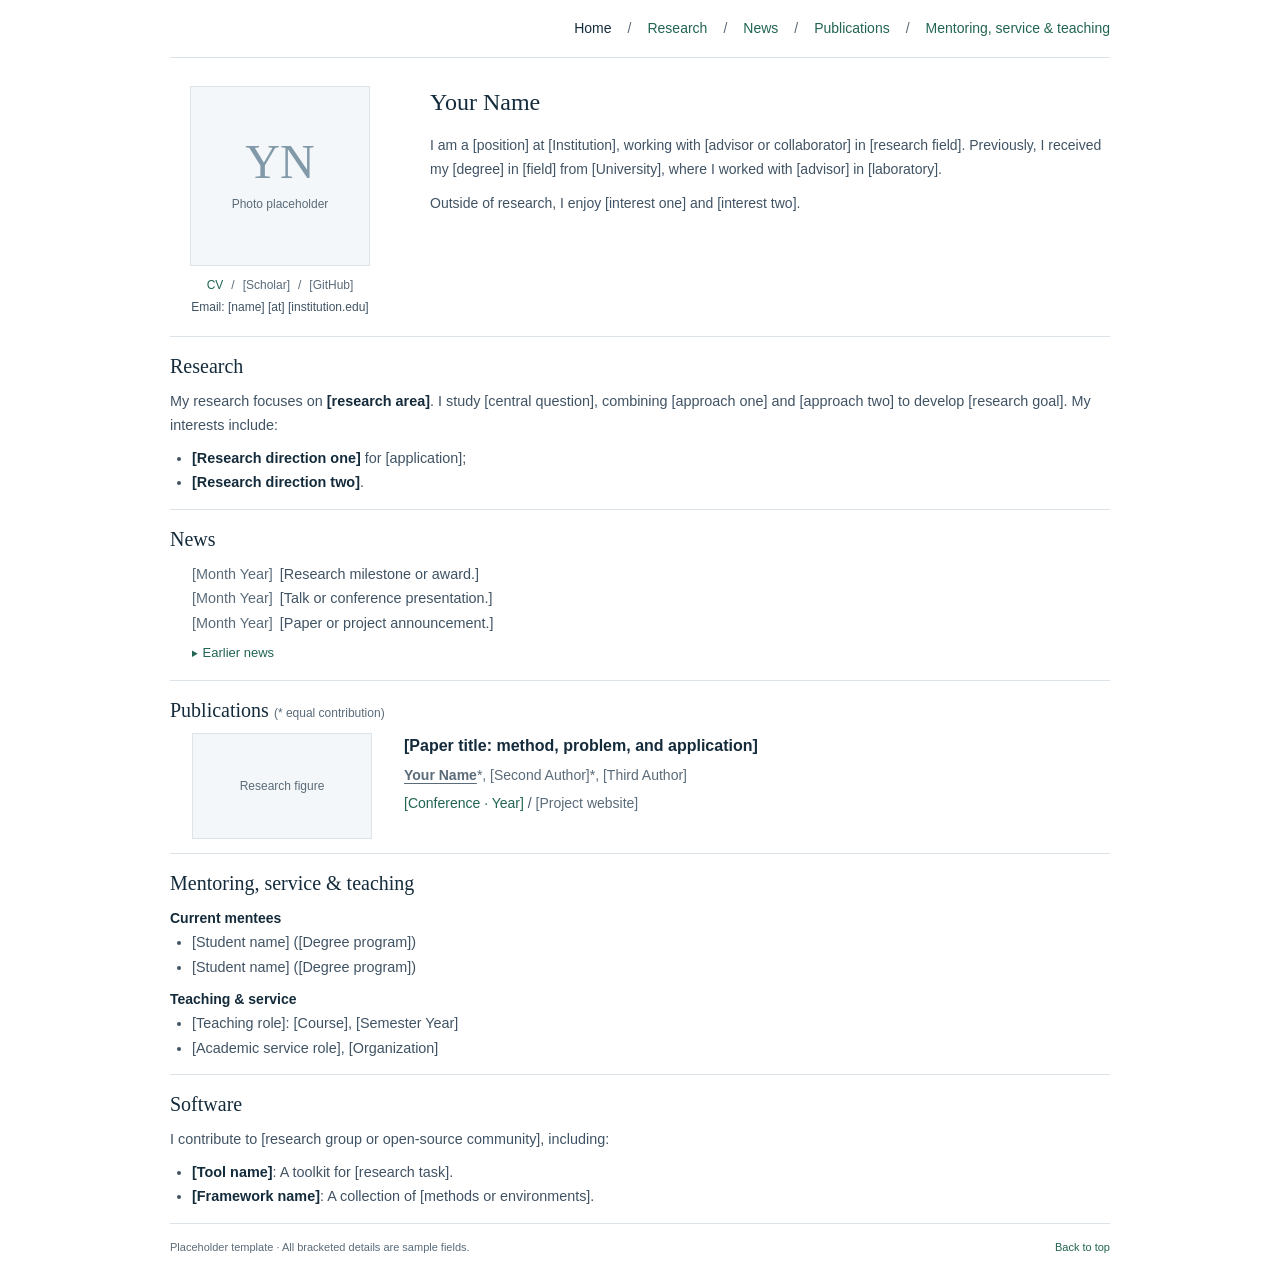
==== commit df25f8a1: "Match reference type scale and content density Use a 24px name, 20px section headings, and 14–14.4px" ====
--- a/index.html
+++ b/index.html
@@ -11,7 +11,6 @@
 </head>
 <body>
   <a class="skip-link" href="#main">Skip to content</a>
-  <div class="template-notice"><strong>Placeholder preview</strong> · All profile and research details are sample fields.</div>
   <header class="site-header">
     <div class="header-inner">
       <button class="menu-button" type="button" aria-expanded="false" aria-controls="site-nav" hidden>Menu <span aria-hidden="true">+</span></button>
@@ -20,9 +19,7 @@
         <a href="#research">Research</a>
         <a href="#news">News</a>
         <a href="#publications">Publications</a>
-        <a href="#education">Education</a>
-        <a href="#teaching">Mentoring & teaching</a>
-        <a href="#software">Software</a>
+        <a href="#teaching">Mentoring, service & teaching</a>
       </nav>
     </div>
   </header>
@@ -30,96 +27,76 @@
   <main id="main" class="page-shell">
     <section id="about" class="profile section-anchor" aria-labelledby="intro-title">
       <div class="profile-media">
-        <!-- Replace with your photo when ready; keep the portrait-placeholder class. -->
+        <!-- Replace with your photo when ready; retain the portrait-placeholder class. -->
         <div class="portrait-placeholder"><span class="portrait-initials" aria-hidden="true">YN</span><span>Photo placeholder</span></div>
         <div id="contact" class="profile-contact">
           <ul class="profile-links" aria-label="Profile links">
-            <li><a href="cv.html">CV template</a></li>
-            <li><span class="pending-link">[Scholar / ORCID]</span></li>
-            <li><span class="pending-link">[Code profile]</span></li>
+            <li><a href="cv.html">CV</a></li>
+            <li><span class="pending-link">[Scholar]</span></li>
+            <li><span class="pending-link">[GitHub]</span></li>
           </ul>
-          <p>Email: <span>[Your academic email]</span></p>
+          <p>Email: [name] [at] [institution.edu]</p>
         </div>
       </div>
       <div class="profile-bio">
-        <p class="eyebrow">Academic portfolio</p>
-        <h1 id="intro-title">Your Name<span class="title-period">.</span></h1>
-        <p class="profile-role">[Degree or current position] · [Department]<br>[Institution]</p>
-        <p>[Introduce your academic background and the questions you want to investigate. Describe your research interests, relevant experience, and the direction you hope to pursue in a PhD.]</p>
-        <p class="muted">[Add a brief note about the research conversations or opportunities you welcome.]</p>
+        <h1 id="intro-title">Your Name</h1>
+        <!-- Sample prose: replace every bracketed field with verified information. -->
+        <p>I am a [position] at [Institution], working with [advisor or collaborator] in [research field]. Previously, I received my [degree] in [field] from [University], where I worked with [advisor] in [laboratory].</p>
+        <p>Outside of research, I enjoy [interest one] and [interest two].</p>
       </div>
     </section>
 
     <section id="research" class="content-section section-anchor" aria-labelledby="research-title">
       <h2 id="research-title">Research</h2>
-      <p>[Summarize the central questions that connect your work.]</p>
-      <ul class="research-interests">
-        <li><strong>[Research area one]</strong> — [Topic one]</li>
-        <li><strong>[Research area two]</strong> — [Topic two]</li>
-        <li><strong>[Research area three]</strong> — [Topic three]</li>
+      <p>My research focuses on <strong>[research area]</strong>. I study [central question], combining [approach one] and [approach two] to develop [research goal]. My interests include:</p>
+      <ul class="compact-list">
+        <li><strong>[Research direction one]</strong> for [application];</li>
+        <li><strong>[Research direction two]</strong>.</li>
       </ul>
-      <div class="project-list">
-        <article class="project">
-          <div class="entry-heading"><h3>[Project title one]</h3><span>[Year – Year]</span></div>
-          <p>[State the research question, your approach, and why the problem matters.]</p>
-          <p class="entry-meta">[Method or tool] · [Research topic]</p>
-          <details><summary>Project details</summary><div class="details-content"><p><strong>Your contribution:</strong> [Explain your specific role, methods, and responsibilities.]</p><p><strong>Outcome:</strong> [Add a verified finding, artifact, or result. Include a project or code link when available.]</p></div></details>
-        </article>
-        <article class="project">
-          <div class="entry-heading"><h3>[Project title two]</h3><span>[Year – Year]</span></div>
-          <p>[Describe another research experience or a substantial academic project.]</p>
-          <p class="entry-meta">[Method or tool] · [Research topic]</p>
-          <details><summary>Project details</summary><div class="details-content"><p><strong>Your contribution:</strong> [Describe the work you carried out and the skills you developed.]</p><p><strong>Outcome:</strong> [Add the result or current status, supported by evidence when possible.]</p></div></details>
-        </article>
-      </div>
     </section>
 
     <section id="news" class="content-section section-anchor" aria-labelledby="news-title">
       <h2 id="news-title">News</h2>
-      <!-- Newest first. Remove this section and its navigation link if unused. -->
+      <!-- Newest first. Remove unused sample entries. -->
       <ul class="news-list">
-        <li><span class="entry-date">[Month Year]</span><span>[Research or academic update.]</span></li>
-        <li><span class="entry-date">[Month Year]</span><span>[Publication, presentation, or project update.]</span></li>
-        <li><span class="entry-date">[Month Year]</span><span>[Another update you would like to share.]</span></li>
+        <li><span class="entry-date">[Month Year]</span> [Research milestone or award.]</li>
+        <li><span class="entry-date">[Month Year]</span> [Talk or conference presentation.]</li>
+        <li><span class="entry-date">[Month Year]</span> [Paper or project announcement.]</li>
       </ul>
-      <details class="older-news"><summary>Earlier news</summary><ul class="news-list"><li><span class="entry-date">[Month Year]</span><span>[Earlier academic update.]</span></li></ul></details>
+      <details class="older-news"><summary>Earlier news</summary><ul class="news-list">
+        <li><span class="entry-date">[Month Year]</span> [Earlier research update.]</li>
+        <li><span class="entry-date">[Month Year]</span> [Earlier academic update.]</li>
+      </ul></details>
     </section>
 
     <section id="publications" class="content-section section-anchor" aria-labelledby="publications-title">
-      <h2 id="publications-title">Publications</h2>
-      <p class="section-intro">[Add papers, preprints, or presentations. Remove entries that do not apply.]</p>
+      <h2 id="publications-title">Publications <span class="heading-note">(* equal contribution)</span></h2>
+      <!-- Duplicate this row for additional papers; replace fields with verified details. -->
       <article class="publication">
-        <!-- Replace with a research figure using class="publication-image" and descriptive alt text. -->
-        <div class="publication-image image-placeholder">Research figure<br>placeholder</div>
-        <div><h3>[Publication or preprint title]</h3><p>[Author list, with your name emphasized]</p><p class="publication-venue">[Venue · Year · Publication status]</p><p class="pending-link">[Paper / DOI link] · [Project / code link]</p></div>
+        <div class="publication-image image-placeholder">Research figure</div>
+        <div>
+          <h3>[Paper title: method, problem, and application]</h3>
+          <p class="authors"><strong>Your Name</strong>*, [Second Author]*, [Third Author]</p>
+          <p><span class="publication-venue">[Conference · Year]</span> / <span class="pending-link">[Project website]</span></p>
+        </div>
       </article>
-      <article class="publication">
-        <div class="publication-image image-placeholder">Poster figure<br>placeholder</div>
-        <div><h3>[Presentation or poster title]</h3><p>[Author list]</p><p class="publication-venue">[Conference or event · Year · Presentation type]</p><p class="pending-link">[Poster / slides link]</p></div>
-      </article>
-    </section>
-
-    <section id="education" class="content-section section-anchor" aria-labelledby="education-title">
-      <h2 id="education-title">Education & experience</h2>
-      <article class="timeline-item"><p class="entry-date">[Year – Year]</p><div><h3>[Degree and field of study]</h3><p class="timeline-place">[University or institution]</p><p>[Relevant coursework, thesis topic, or academic distinction.]</p></div></article>
-      <article class="timeline-item"><p class="entry-date">[Year – Year]</p><div><h3>[Research or teaching role]</h3><p class="timeline-place">[Laboratory, department, or institution]</p><p>[Describe your responsibilities and relevant contributions.]</p></div></article>
-      <p class="skills"><strong>Methods & skills:</strong> [Research methods] · [Programming languages or tools] · [Experimental or analytical skills]</p>
     </section>
 
     <section id="teaching" class="content-section section-anchor" aria-labelledby="teaching-title">
       <h2 id="teaching-title">Mentoring, service & teaching</h2>
-      <div class="supporting-grid">
-        <div><h3>Mentoring & teaching</h3><ul class="compact-list"><li>[Academic mentoring or teaching role]</li><li>[Course or student group · Institution · Year]</li></ul></div>
-        <div><h3>Awards & service</h3><ul class="compact-list"><li>[Award or scholarship · Year]</li><li>[Academic service or relevant professional activity]</li></ul></div>
-      </div>
+      <h3>Current mentees</h3>
+      <ul class="compact-list"><li>[Student name] ([Degree program])</li><li>[Student name] ([Degree program])</li></ul>
+      <h3 class="subheading">Teaching & service</h3>
+      <ul class="compact-list"><li>[Teaching role]: [Course], [Semester Year]</li><li>[Academic service role], [Organization]</li></ul>
     </section>
 
-    <section id="software" class="content-section section-anchor" aria-labelledby="software-title">
+    <section id="software" class="content-section" aria-labelledby="software-title">
       <h2 id="software-title">Software</h2>
-      <ul class="compact-list"><li><strong>[Tool or library]</strong> — [Purpose and your contribution. Add a verified code link when available.]</li><li><strong>[Research software]</strong> — [Brief description and project status.]</li></ul>
+      <p>I contribute to [research group or open-source community], including:</p>
+      <ul class="compact-list"><li><strong>[Tool name]</strong>: A toolkit for [research task].</li><li><strong>[Framework name]</strong>: A collection of [methods or environments].</li></ul>
     </section>
 
-    <footer class="site-footer"><span>Your Name · Academic portfolio</span><a href="#about">Back to top</a></footer>
+    <footer class="site-footer"><span>Placeholder template · All bracketed details are sample fields.</span><a href="#about">Back to top</a></footer>
   </main>
 </body>
 </html>
--- a/styles.css
+++ b/styles.css
@@ -11,135 +11,120 @@
 }
 
 * { box-sizing: border-box; }
-html { scroll-behavior: smooth; scroll-padding-top: 80px; }
-body { margin: 0; background: var(--paper); color: var(--text); font-family: var(--sans); font-size: 15px; line-height: 1.65; -webkit-font-smoothing: antialiased; }
-a { color: var(--accent); text-decoration-thickness: 1px; text-underline-offset: 4px; }
-a:hover { color: var(--ink); }
+html { scroll-behavior: smooth; scroll-padding-top: 76px; }
+body { margin: 0; background: var(--paper); color: var(--text); font-family: var(--sans); font-size: 14.4px; line-height: 1.7; -webkit-font-smoothing: antialiased; }
+a { color: var(--accent); text-decoration: none; text-underline-offset: 4px; }
+a:hover { color: var(--ink); text-decoration: underline; }
 button { font: inherit; }
 button, a, summary { -webkit-tap-highlight-color: transparent; }
 :focus-visible { outline: 3px solid #36866f; outline-offset: 4px; border-radius: 2px; }
 ::selection { background: #dbece5; color: var(--ink); }
-p { margin: 0 0 10px; }
+p { margin: 0 0 8px; }
 h1, h2, h3, strong { color: var(--ink); }
 h1, h2 { font-family: var(--serif); font-weight: 400; }
-h1 { font-size: 2.625rem; line-height: 1.15; letter-spacing: -.035em; margin: 0 0 12px; }
-h2 { font-size: 1.625rem; line-height: 1.3; letter-spacing: -.02em; margin: 0 0 14px; }
-h3 { font-size: .9375rem; line-height: 1.5; font-weight: 600; margin: 0 0 4px; }
+h1 { font-size: 24px; line-height: 1.2; margin: 0 0 16px; }
+h2 { font-size: 20px; line-height: 1.3; margin: 0 0 10px; }
+h3 { font-size: 14px; line-height: 24px; font-weight: 600; margin: 0; }
+h1, h2, h3 { overflow-wrap: anywhere; }
 strong { font-weight: 600; }
 .skip-link { position: fixed; top: -100px; left: 20px; z-index: 100; padding: 8px 16px; background: var(--ink); color: white; }
 .skip-link:focus { top: 12px; }
-.template-notice { padding: 5px 20px; background: var(--ink); color: #e4edf2; text-align: center; font-size: .75rem; }
-.template-notice strong { color: white; }
-.site-header { position: sticky; top: 0; z-index: 20; background: rgba(255, 255, 255, .97); }
-.header-inner { max-width: 960px; margin: auto; padding: 0 28px; }
-.site-nav { min-height: 56px; display: flex; justify-content: flex-end; align-items: center; gap: 24px; border-bottom: 1px solid var(--line); }
-.site-nav a { padding: 10px 0; color: var(--muted); font-size: .8125rem; text-decoration: none; white-space: nowrap; }
-.site-nav a:hover, .site-nav a[aria-current] { color: var(--accent); }
-.site-nav a[aria-current] { text-decoration: underline; text-underline-offset: 6px; }
+.site-header { position: sticky; top: 0; z-index: 20; background: var(--paper); }
+.header-inner { max-width: 1000px; margin: auto; padding: 0 30px; }
+.site-nav { min-height: 58px; display: flex; justify-content: flex-end; align-items: center; gap: 0; border-bottom: 1px solid var(--line); }
+.site-nav a { padding: 10px 0; color: var(--accent); font-size: 14px; white-space: nowrap; }
+.site-nav a + a::before { content: "/"; display: inline-block; margin: 0 16px; color: var(--muted); }
+.site-nav a[aria-current] { color: var(--ink); }
 .menu-button { display: none; background: var(--paper); border: 1px solid var(--line); padding: 7px 12px; color: var(--ink); cursor: pointer; }
 .menu-button span { margin-left: 12px; }
-.page-shell { max-width: 960px; margin: auto; padding: 34px 28px 0; }
-.profile { display: grid; grid-template-columns: 220px minmax(0, 1fr); gap: 40px; align-items: start; padding-bottom: 28px; }
+.page-shell { max-width: 1000px; margin: auto; padding: 28px 30px 0; }
+.profile { display: grid; grid-template-columns: 220px minmax(0, 1fr); gap: 40px; align-items: start; padding-bottom: 18px; }
 .profile-media, .profile-bio { min-width: 0; }
-.portrait-placeholder { display: flex; flex-direction: column; align-items: center; justify-content: center; gap: 10px; width: 190px; height: 190px; margin: 0 auto 12px; object-fit: cover; background: var(--wash); border: 1px solid var(--line); color: var(--muted); font-size: .75rem; }
-.portrait-initials { color: #8199a8; font-family: var(--serif); font-size: 3.75rem; line-height: 1; letter-spacing: -.06em; }
-.profile-contact { text-align: center; font-size: .75rem; overflow-wrap: anywhere; }
-.profile-links { list-style: none; display: flex; flex-wrap: wrap; justify-content: center; column-gap: 12px; row-gap: 2px; padding: 0; margin: 0 0 5px; }
-.profile-links a { display: inline-block; padding: 3px 0; }
-.profile-links .pending-link { display: inline-block; padding: 3px 0; }
+.profile-bio { font-size: 14px; line-height: 24px; padding-top: 2px; }
+.profile-bio p { margin-bottom: 10px; }
+.portrait-placeholder { display: flex; flex-direction: column; align-items: center; justify-content: center; gap: 8px; width: 180px; height: 180px; margin: 0 auto 8px; object-fit: cover; background: var(--wash); border: 1px solid var(--line); color: var(--muted); font-size: 12px; }
+.portrait-initials { color: #8199a8; font-family: var(--serif); font-size: 48px; line-height: 1; }
+.profile-contact { text-align: center; font-size: 12px; line-height: 22px; overflow-wrap: anywhere; }
+.profile-links { list-style: none; display: flex; flex-wrap: wrap; justify-content: center; padding: 0; margin: 0; }
+.profile-links li + li::before { content: "/"; margin: 0 8px; color: var(--muted); }
+.profile-links a { display: inline-block; }
 .profile-contact p { margin: 0; }
-.eyebrow { margin: 0 0 8px; color: var(--accent); text-transform: uppercase; letter-spacing: .14em; font-size: .6875rem; font-weight: 700; }
-.title-period { color: var(--accent); }
-.profile-role { color: var(--accent); font-size: .875rem; margin-bottom: 14px; }
-.muted, .pending-link, .section-intro { color: var(--muted); }
-.content-section { border-top: 1px solid var(--line); padding: 23px 0 25px; }
+.pending-link, .entry-date { color: var(--muted); }
+.content-section { border-top: 1px solid var(--line); padding: 16px 0 14px; }
 .content-section > :last-child { margin-bottom: 0; }
-.research-interests, .compact-list { margin: 6px 0 0; padding-left: 20px; }
-.research-interests li, .compact-list li { padding-left: 2px; margin: 3px 0; }
-.project-list { margin-top: 18px; }
-.project + .project { margin-top: 16px; }
-.entry-heading { display: flex; align-items: baseline; justify-content: space-between; gap: 18px; }
-.entry-heading > span, .entry-date { color: var(--muted); font-size: .8125rem; }
-.entry-heading > span { flex-shrink: 0; }
-.project p { margin: 3px 0; }
-.entry-meta { color: var(--muted); font-size: .8125rem; }
-details { margin-top: 5px; font-size: .875rem; }
-summary { width: fit-content; padding: 4px 0; color: var(--accent); cursor: pointer; }
-summary::marker { font-size: .75rem; }
-.details-content { border-left: 2px solid var(--line); padding-left: 14px; margin: 6px 0 10px; }
-.details-content p { margin: 6px 0; }
-.news-list { list-style: none; padding: 0; margin: 0; }
-.news-list li { display: grid; grid-template-columns: 112px minmax(0, 1fr); gap: 16px; padding: 3px 0; }
-.older-news { margin-top: 6px; }
-.older-news .news-list { font-size: .9375rem; margin-top: 4px; }
-.section-intro { margin-bottom: 16px; font-size: .875rem; }
-.publication { display: grid; grid-template-columns: 180px minmax(0, 1fr); gap: 28px; align-items: start; }
-.publication + .publication { margin-top: 20px; }
-.publication-image { width: 100%; height: 112px; object-fit: contain; }
-.image-placeholder { display: grid; place-content: center; border: 1px solid var(--line); background: var(--wash); color: var(--muted); text-align: center; font-size: .75rem; }
-.publication p { font-size: .875rem; margin: 3px 0; }
-.publication .publication-venue { color: var(--accent); }
-.publication .pending-link { font-size: .8125rem; }
-.timeline-item { display: grid; grid-template-columns: 112px minmax(0, 1fr); gap: 16px; margin-bottom: 15px; }
-.timeline-item p { margin: 2px 0; }
-.timeline-place { color: var(--accent); font-size: .875rem; }
-.skills { margin: 4px 0 0; font-size: .875rem; }
-.supporting-grid { display: grid; grid-template-columns: 1fr 1fr; gap: 28px; }
-.supporting-grid .compact-list { font-size: .875rem; }
-.site-footer { display: flex; justify-content: space-between; gap: 16px; flex-wrap: wrap; border-top: 1px solid var(--line); padding: 18px 0 24px; color: var(--muted); font-size: .75rem; }
+.compact-list { margin: 0; padding-left: 22px; }
+.compact-list li { margin: 0; padding-left: 0; }
+.news-list { list-style: none; padding: 0 0 0 22px; margin: 0; }
+.entry-date { margin-right: 3px; }
+.older-news { margin: 5px 0 0 22px; }
+summary { width: fit-content; padding: 2px 0; color: var(--accent); cursor: pointer; font-size: 13px; }
+summary::marker { font-size: 10px; }
+.older-news .news-list { padding-left: 0; margin-top: 4px; }
+.heading-note { font-family: var(--sans); font-size: 12px; color: var(--muted); white-space: nowrap; }
+.publication { display: grid; grid-template-columns: 180px minmax(0, 1fr); gap: 32px; align-items: start; margin: 2px 0 4px; padding-left: 22px; }
+.publication + .publication { margin-top: 16px; }
+.publication-image { width: 100%; height: 106px; object-fit: contain; }
+.image-placeholder { display: grid; place-content: center; border: 1px solid var(--line); background: var(--wash); color: var(--muted); text-align: center; font-size: 12px; }
+.publication h3 { font-size: 16px; line-height: 26px; margin: 0 0 4px; }
+.publication p { font-size: 14px; line-height: 24px; margin: 0 0 4px; }
+.authors { color: var(--muted); }
+.authors strong { color: inherit; text-decoration: underline; text-underline-offset: 3px; }
+.publication-venue { color: var(--accent); }
+.subheading { margin-top: 8px; }
+.site-footer { display: flex; justify-content: space-between; gap: 12px; flex-wrap: wrap; border-top: 1px solid var(--line); padding: 14px 0 20px; color: var(--muted); font-size: 11px; }
 
 @media (max-width: 760px) {
-  .header-inner { padding: 10px 22px; }
+  .header-inner { padding: 8px 22px; }
   .menu-button:not([hidden]) { display: block; margin-left: auto; }
-  .site-nav { display: flex; flex-wrap: wrap; justify-content: flex-start; gap: 0 22px; min-height: 0; padding-bottom: 6px; }
+  .site-nav { flex-wrap: wrap; justify-content: flex-start; gap: 0 18px; min-height: 0; border: 0; }
+  .site-nav a { white-space: normal; }
+  .site-nav a + a::before { content: none; }
   .js-nav .site-nav { display: none; }
-  .js-nav .site-nav.is-open { display: flex; padding-top: 8px; }
+  .js-nav .site-nav.is-open { display: flex; padding-top: 6px; }
   .site-header { border-bottom: 1px solid var(--line); }
-  .site-nav { border-bottom: 0; }
-  .page-shell { padding: 26px 22px 0; }
-  .profile { grid-template-columns: 180px minmax(0, 1fr); gap: 26px; }
+  .page-shell { padding: 22px 22px 0; }
+  .profile { grid-template-columns: 180px minmax(0, 1fr); gap: 24px; }
   .portrait-placeholder { width: 160px; height: 160px; }
-  h1 { font-size: 2.25rem; }
-  .publication { grid-template-columns: 145px minmax(0, 1fr); gap: 20px; }
+  .publication { grid-template-columns: 145px minmax(0, 1fr); gap: 20px; padding-left: 0; }
 }
 
 @media (max-width: 540px) {
-  .template-notice { padding: 6px 18px; font-size: .6875rem; }
-  .header-inner { padding: 8px 18px; }
-  .page-shell { padding: 24px 18px 0; }
-  .profile { grid-template-columns: 1fr; gap: 20px; padding-bottom: 23px; }
-  .profile-media { display: grid; grid-template-columns: 100px minmax(0, 1fr); align-items: center; gap: 18px; }
-  .portrait-placeholder { width: 100px; height: 112px; margin: 0; font-size: .6875rem; }
-  .portrait-initials { font-size: 2.75rem; }
+  body { font-size: 14px; line-height: 1.65; }
+  .header-inner { padding: 6px 18px; }
+  .page-shell { padding: 18px 18px 0; }
+  .profile { grid-template-columns: 1fr; gap: 16px; padding-bottom: 14px; }
+  .profile-media { display: grid; grid-template-columns: 90px minmax(0, 1fr); align-items: center; gap: 16px; }
+  .portrait-placeholder { width: 90px; height: 100px; margin: 0; font-size: 10px; }
+  .portrait-initials { font-size: 36px; }
   .profile-contact { text-align: left; }
   .profile-links { justify-content: flex-start; }
-  .eyebrow { margin-bottom: 5px; }
-  h1 { font-size: 2.25rem; margin-bottom: 8px; }
-  h2 { font-size: 1.5rem; }
-  .content-section { padding: 20px 0 22px; }
-  .entry-heading { display: block; }
-  .entry-heading > span { display: block; margin-bottom: 4px; }
-  .news-list li { grid-template-columns: 90px minmax(0, 1fr); gap: 12px; padding: 5px 0; }
-  .publication { grid-template-columns: 1fr; gap: 10px; }
-  .publication-image { width: 160px; height: 100px; }
-  .publication + .publication { margin-top: 22px; }
-  .timeline-item { grid-template-columns: 1fr; gap: 2px; }
-  .supporting-grid { grid-template-columns: 1fr; gap: 16px; }
+  h1 { font-size: 22px; margin-bottom: 10px; }
+  h2 { font-size: 18px; }
+  .content-section { padding: 14px 0; }
+  .news-list { padding-left: 0; }
+  .older-news { margin-left: 0; }
+  .publication { grid-template-columns: 100px minmax(0, 1fr); gap: 14px; }
+  .publication-image { height: 76px; font-size: 10px; }
+  .publication h3 { font-size: 14px; line-height: 21px; }
+  .publication p { font-size: 13px; line-height: 21px; }
 }
-
+@media (max-width: 360px) {
+  .publication { grid-template-columns: 1fr; gap: 8px; }
+  .publication-image { width: 120px; height: 76px; }
+}
 @media (prefers-reduced-motion: reduce) { html { scroll-behavior: auto; } }
 @media print {
-  .site-header, .template-notice, .skip-link, .site-footer { display: none; }
+  .site-header, .skip-link { display: none; }
   .page-shell { max-width: none; padding: 0; }
   body { font-size: 10pt; }
   .profile { grid-template-columns: 150px minmax(0, 1fr); gap: 24px; }
   .portrait-placeholder { width: 130px; height: 130px; }
-  h1 { font-size: 28pt; }
-  h2 { font-size: 18pt; }
-  .content-section { padding: 15px 0; }
-  .project, .publication, .timeline-item { break-inside: avoid; }
+  h1 { font-size: 18pt; }
+  h2 { font-size: 14pt; }
+  .content-section { padding: 12px 0; }
+  .publication { break-inside: avoid; }
   h2, h3 { break-after: avoid; }
   details::details-content { content-visibility: visible; }
-  details .details-content, details .news-list { display: block; }
+  details .news-list { display: block; }
   a { color: var(--ink); }
 }
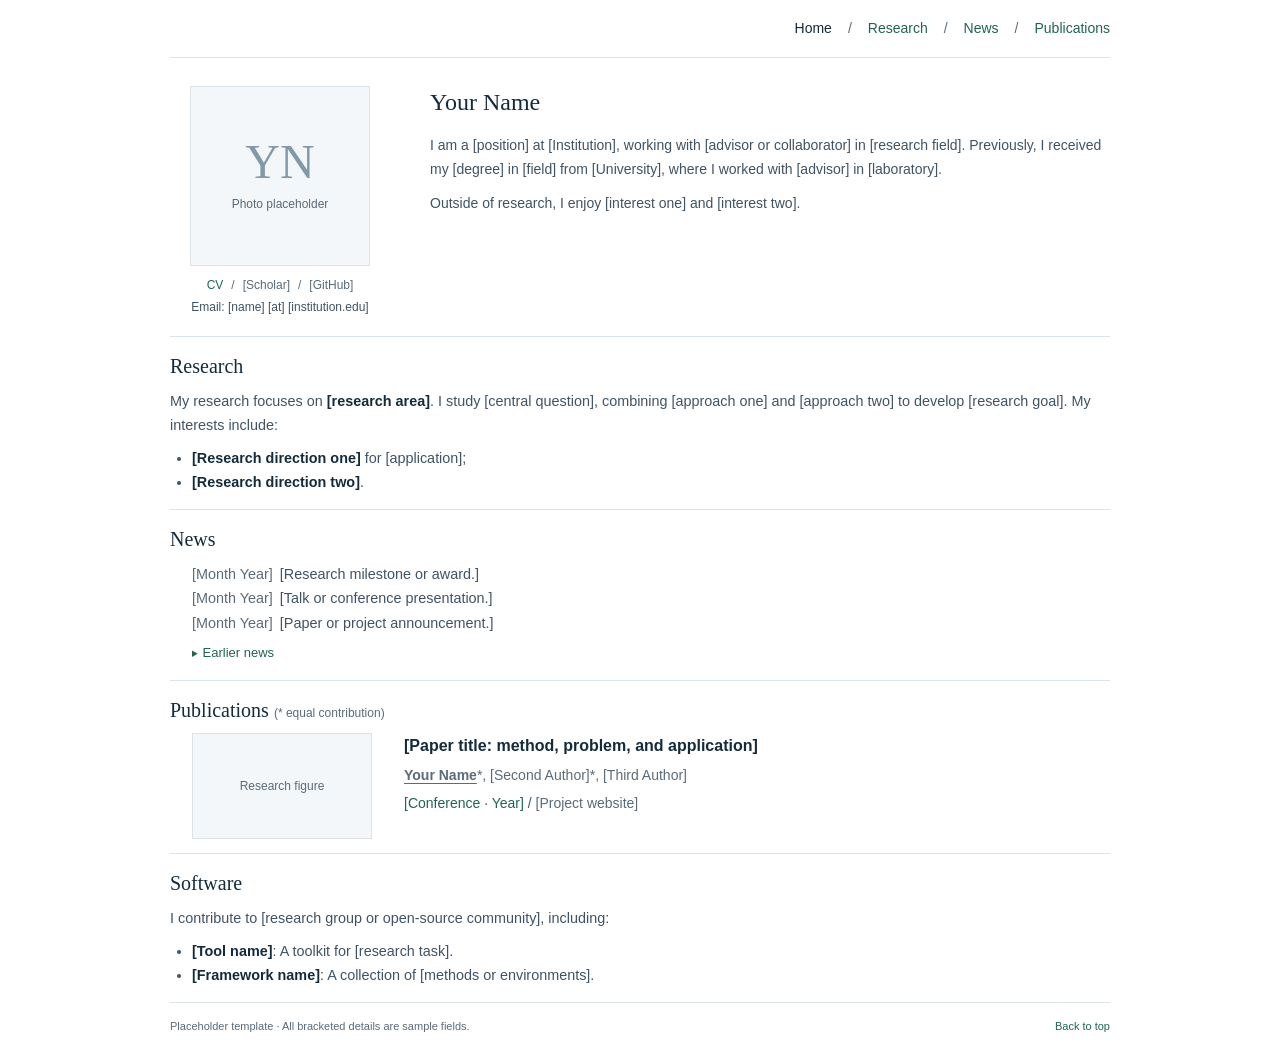
==== commit fc8de624: "Remove mentoring and teaching from homepage Remove the Mentoring, service & teaching section and its" ====
--- a/index.html
+++ b/index.html
@@ -19,7 +19,6 @@
         <a href="#research">Research</a>
         <a href="#news">News</a>
         <a href="#publications">Publications</a>
-        <a href="#teaching">Mentoring, service & teaching</a>
       </nav>
     </div>
   </header>
@@ -82,14 +81,6 @@
       </article>
     </section>
 
-    <section id="teaching" class="content-section section-anchor" aria-labelledby="teaching-title">
-      <h2 id="teaching-title">Mentoring, service & teaching</h2>
-      <h3>Current mentees</h3>
-      <ul class="compact-list"><li>[Student name] ([Degree program])</li><li>[Student name] ([Degree program])</li></ul>
-      <h3 class="subheading">Teaching & service</h3>
-      <ul class="compact-list"><li>[Teaching role]: [Course], [Semester Year]</li><li>[Academic service role], [Organization]</li></ul>
-    </section>
-
     <section id="software" class="content-section" aria-labelledby="software-title">
       <h2 id="software-title">Software</h2>
       <p>I contribute to [research group or open-source community], including:</p>
--- a/styles.css
+++ b/styles.css
@@ -70,7 +70,6 @@
 .authors { color: var(--muted); }
 .authors strong { color: inherit; text-decoration: underline; text-underline-offset: 3px; }
 .publication-venue { color: var(--accent); }
-.subheading { margin-top: 8px; }
 .site-footer { display: flex; justify-content: space-between; gap: 12px; flex-wrap: wrap; border-top: 1px solid var(--line); padding: 14px 0 20px; color: var(--muted); font-size: 11px; }
 
 @media (max-width: 760px) {
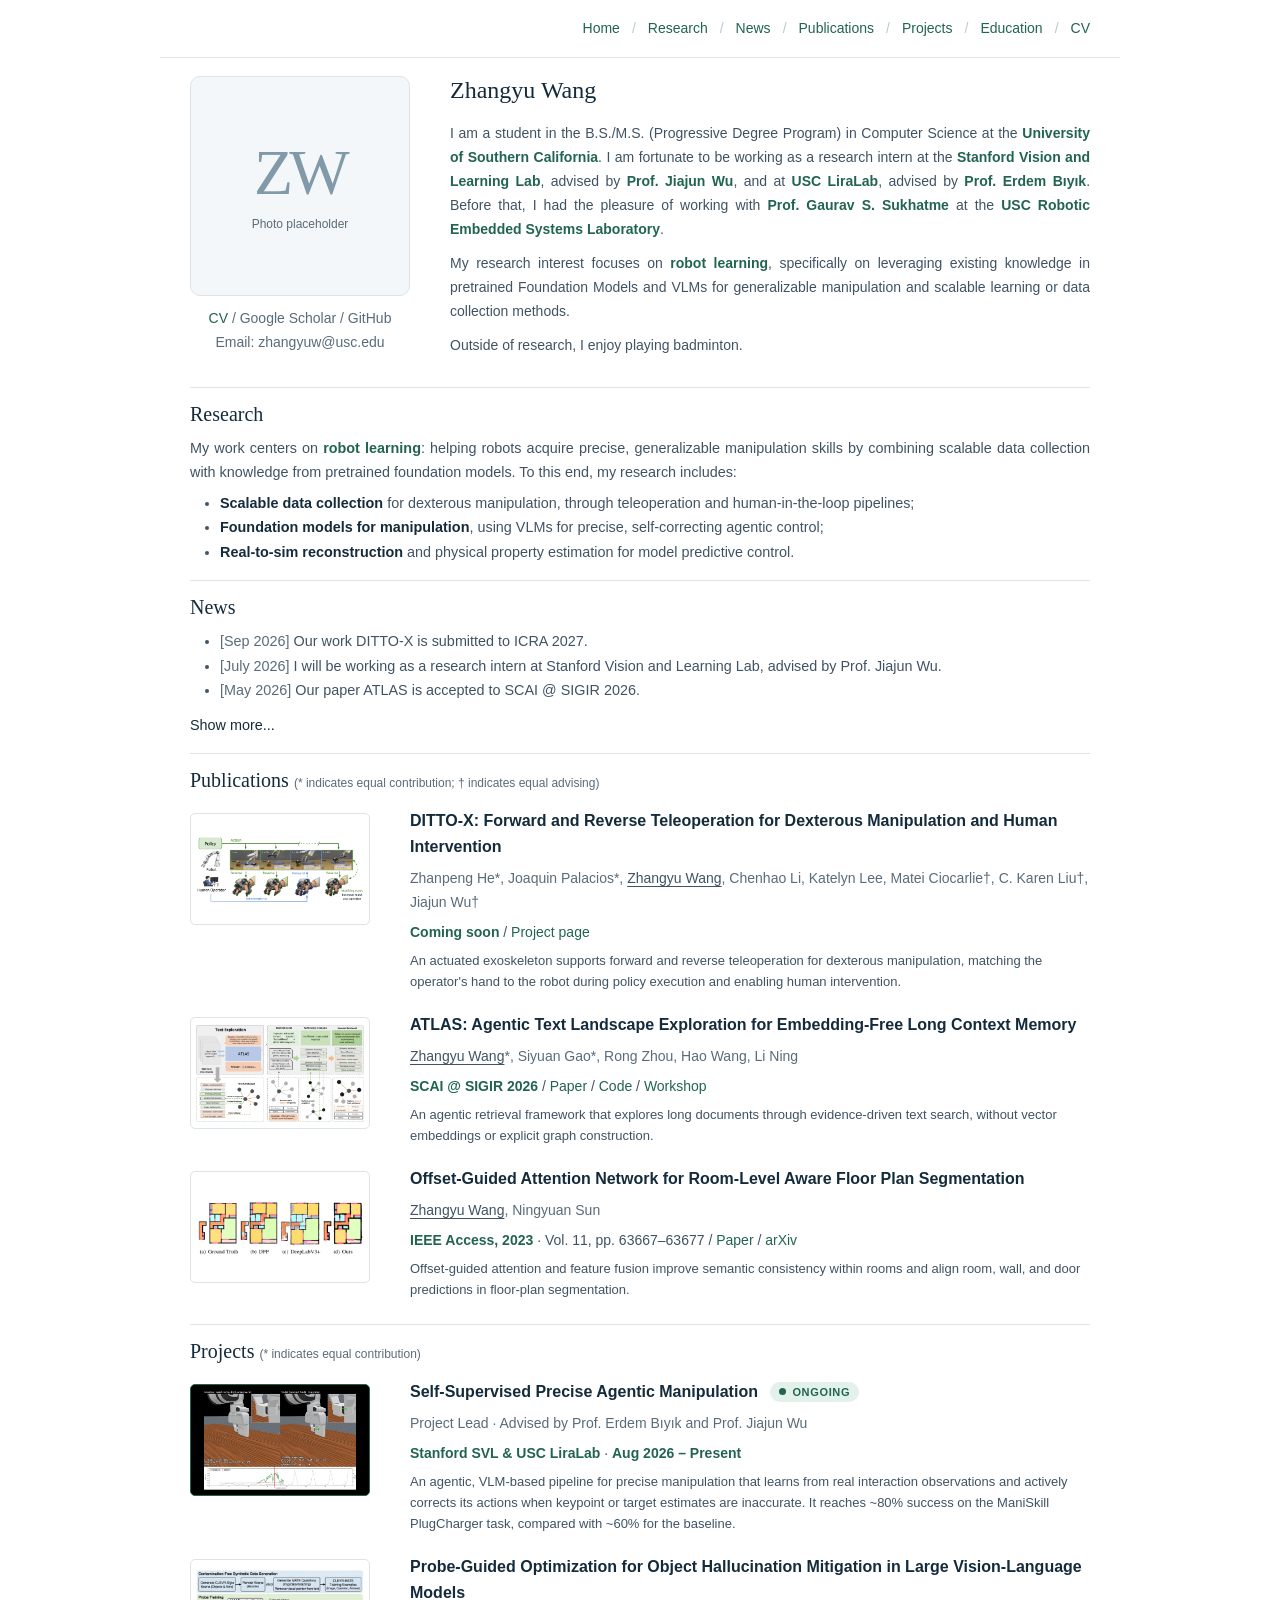
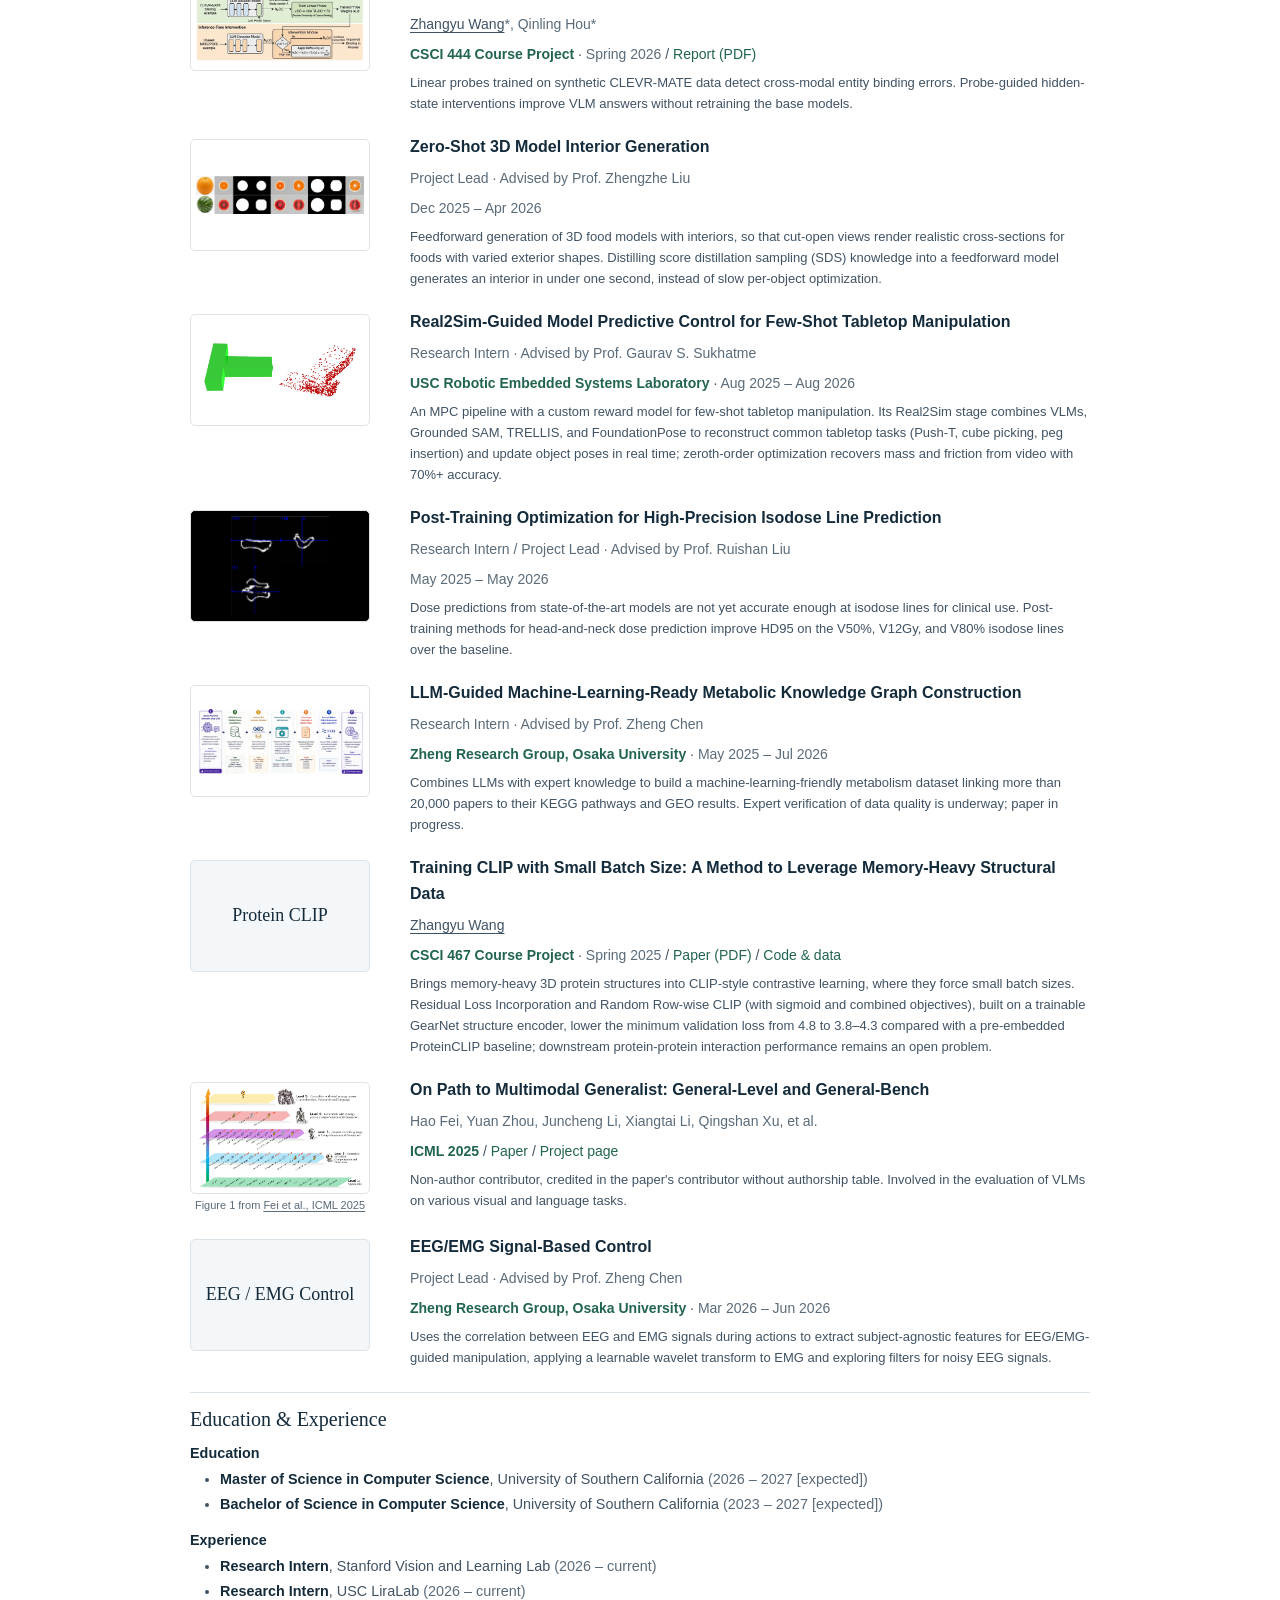
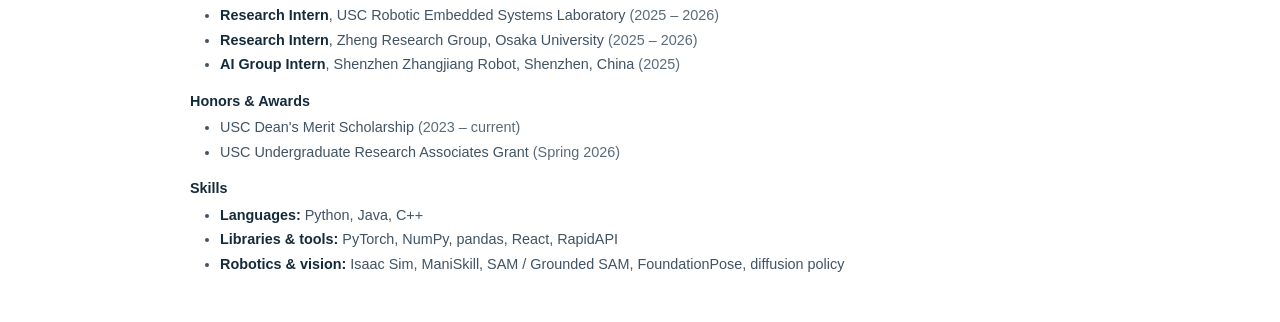
==== commit 077cf790: "Build personal homepage with compact template-style layout Restyle the portfolio after a compact aca" ====
--- a/index.html
+++ b/index.html
@@ -3,91 +3,233 @@
 <head>
   <meta charset="utf-8">
   <meta name="viewport" content="width=device-width, initial-scale=1">
-  <meta name="description" content="An academic portfolio template. All personal and research information is placeholder content.">
+  <meta name="description" content="Zhangyu Wang, computer science student at the University of Southern California researching robot learning and dexterous manipulation.">
   <meta name="theme-color" content="#142b3b">
-  <title>Your Name · Academic Portfolio</title>
-  <link rel="stylesheet" href="styles.css">
-  <script src="script.js" defer></script>
+  <title>Zhangyu Wang</title>
+  <link rel="stylesheet" href="styles.css?v=20260930-2">
 </head>
 <body>
   <a class="skip-link" href="#main">Skip to content</a>
   <header class="site-header">
-    <div class="header-inner">
-      <button class="menu-button" type="button" aria-expanded="false" aria-controls="site-nav" hidden>Menu <span aria-hidden="true">+</span></button>
-      <nav id="site-nav" class="site-nav" aria-label="Main navigation">
-        <a href="#about" aria-current="location">Home</a>
-        <a href="#research">Research</a>
-        <a href="#news">News</a>
-        <a href="#publications">Publications</a>
-      </nav>
-    </div>
+    <nav class="header-inner" aria-label="Main navigation">
+      <a href="#about">Home</a>
+      <a href="#research">Research</a>
+      <a class="wide-only" href="#news">News</a>
+      <a href="#publications">Publications</a>
+      <a class="wide-only" href="#projects">Projects</a>
+      <a class="wide-only" href="#education">Education</a>
+      <a href="cv.html">CV</a>
+    </nav>
   </header>
 
-  <main id="main" class="page-shell">
-    <section id="about" class="profile section-anchor" aria-labelledby="intro-title">
-      <div class="profile-media">
-        <!-- Replace with your photo when ready; retain the portrait-placeholder class. -->
-        <div class="portrait-placeholder"><span class="portrait-initials" aria-hidden="true">YN</span><span>Photo placeholder</span></div>
-        <div id="contact" class="profile-contact">
-          <ul class="profile-links" aria-label="Profile links">
-            <li><a href="cv.html">CV</a></li>
-            <li><span class="pending-link">[Scholar]</span></li>
-            <li><span class="pending-link">[GitHub]</span></li>
-          </ul>
-          <p>Email: [name] [at] [institution.edu]</p>
-        </div>
+  <main id="main" class="page">
+    <section id="about" class="profile section-anchor" aria-labelledby="profile-name">
+      <!-- Replace this block with a photo only when you are ready to share one. -->
+      <div class="portrait"><span class="portrait-initials" aria-hidden="true">ZW</span><span>Photo placeholder</span></div>
+      <h1 id="profile-name" class="profile-name">Zhangyu Wang</h1>
+      <p class="profile-links">
+        <a href="cv.html">CV</a> / <span class="pending">Google Scholar</span> / <span class="pending">GitHub</span><br>
+        Email: zhangyuw@usc.edu
+      </p>
+      <div class="profile-bio">
+        <p>I am a student in the B.S./M.S. (Progressive Degree Program) in Computer Science at the <span class="highlight">University of Southern California</span>. I am fortunate to be working as a research intern at the <span class="highlight">Stanford Vision and Learning Lab</span>, advised by <span class="highlight">Prof. Jiajun Wu</span>, and at <span class="highlight">USC LiraLab</span>, advised by <span class="highlight">Prof. Erdem B&#305;y&#305;k</span>. Before that, I had the pleasure of working with <span class="highlight">Prof. Gaurav S. Sukhatme</span> at the <span class="highlight">USC Robotic Embedded Systems Laboratory</span>.</p>
+        <p>My research interest focuses on <span class="highlight">robot learning</span>, specifically on leveraging existing knowledge in pretrained Foundation Models and VLMs for generalizable manipulation and scalable learning or data collection methods. </p>
+        <p>Outside of research, I enjoy playing badminton.</p>
       </div>
-      <div class="profile-bio">
-        <h1 id="intro-title">Your Name</h1>
-        <!-- Sample prose: replace every bracketed field with verified information. -->
-        <p>I am a [position] at [Institution], working with [advisor or collaborator] in [research field]. Previously, I received my [degree] in [field] from [University], where I worked with [advisor] in [laboratory].</p>
-        <p>Outside of research, I enjoy [interest one] and [interest two].</p>
-      </div>
-    </section>
-
-    <section id="research" class="content-section section-anchor" aria-labelledby="research-title">
+    </section>
+
+    <section id="research" class="section section-anchor" aria-labelledby="research-title">
       <h2 id="research-title">Research</h2>
-      <p>My research focuses on <strong>[research area]</strong>. I study [central question], combining [approach one] and [approach two] to develop [research goal]. My interests include:</p>
-      <ul class="compact-list">
-        <li><strong>[Research direction one]</strong> for [application];</li>
-        <li><strong>[Research direction two]</strong>.</li>
-      </ul>
-    </section>
-
-    <section id="news" class="content-section section-anchor" aria-labelledby="news-title">
+      <p>My work centers on <span class="highlight">robot learning</span>: helping robots acquire precise, generalizable manipulation skills by combining scalable data collection with knowledge from pretrained foundation models. To this end, my research includes:</p>
+      <ul>
+        <li><span class="item-title">Scalable data collection</span> for dexterous manipulation, through teleoperation and human-in-the-loop pipelines;</li>
+        <li><span class="item-title">Foundation models for manipulation</span>, using VLMs for precise, self-correcting agentic control;</li>
+        <li><span class="item-title">Real-to-sim reconstruction</span> and physical property estimation for model predictive control.</li>
+      </ul>
+    </section>
+
+    <section id="news" class="section section-anchor" aria-labelledby="news-title">
       <h2 id="news-title">News</h2>
-      <!-- Newest first. Remove unused sample entries. -->
       <ul class="news-list">
-        <li><span class="entry-date">[Month Year]</span> [Research milestone or award.]</li>
-        <li><span class="entry-date">[Month Year]</span> [Talk or conference presentation.]</li>
-        <li><span class="entry-date">[Month Year]</span> [Paper or project announcement.]</li>
-      </ul>
-      <details class="older-news"><summary>Earlier news</summary><ul class="news-list">
-        <li><span class="entry-date">[Month Year]</span> [Earlier research update.]</li>
-        <li><span class="entry-date">[Month Year]</span> [Earlier academic update.]</li>
-      </ul></details>
-    </section>
-
-    <section id="publications" class="content-section section-anchor" aria-labelledby="publications-title">
-      <h2 id="publications-title">Publications <span class="heading-note">(* equal contribution)</span></h2>
-      <!-- Duplicate this row for additional papers; replace fields with verified details. -->
+        <li><span class="date">[Sep 2026]</span> Our work DITTO-X is submitted to ICRA 2027.</li>
+        <li><span class="date">[July 2026]</span> I will be working as a research intern at Stanford Vision and Learning Lab, advised by Prof. Jiajun Wu.</li>
+        <li><span class="date">[May 2026]</span> Our paper ATLAS is accepted to SCAI @ SIGIR 2026.</li>
+      </ul>
+      <details class="more">
+        <summary><span class="label-more">Show more...</span><span class="label-less">Show less...</span></summary>
+        <ul class="news-list">
+          <li><span class="date">[Sep 2025]</span> I will be working as a research intern at USC Robotic Embedded Systems Laboratory, advised by Prof. Gaurav Sukhatme.</li>
+          <li><span class="date">[May 2023]</span> Our paper Offset-Guided Attention Network for Room-Level Aware Floor Plan Segmentation is accepted to IEEE Access.</li>
+        </ul>
+      </details>
+    </section>
+
+    <section id="publications" class="section section-anchor" aria-labelledby="publications-title">
+      <h2 id="publications-title">Publications <span class="heading-note">(* indicates equal contribution; &dagger; indicates equal advising)</span></h2>
       <article class="publication">
-        <div class="publication-image image-placeholder">Research figure</div>
-        <div>
-          <h3>[Paper title: method, problem, and application]</h3>
-          <p class="authors"><strong>Your Name</strong>*, [Second Author]*, [Third Author]</p>
-          <p><span class="publication-venue">[Conference · Year]</span> / <span class="pending-link">[Project website]</span></p>
-        </div>
-      </article>
-    </section>
-
-    <section id="software" class="content-section" aria-labelledby="software-title">
-      <h2 id="software-title">Software</h2>
-      <p>I contribute to [research group or open-source community], including:</p>
-      <ul class="compact-list"><li><strong>[Tool name]</strong>: A toolkit for [research task].</li><li><strong>[Framework name]</strong>: A collection of [methods or environments].</li></ul>
-    </section>
-
-    <footer class="site-footer"><span>Placeholder template · All bracketed details are sample fields.</span><a href="#about">Back to top</a></footer>
+        <a class="pub-thumb" href="assets/publications/ditto-x.png" aria-label="View the DITTO-X teleoperation diagram at full size">
+          <img src="assets/publications/ditto-x.png" alt="DITTO-X reverse teleoperation matches the operator's hand to the robot during policy execution, allowing forward teleoperation for human intervention." width="168" height="67" loading="lazy" decoding="async">
+        </a>
+        <div>
+          <h3 class="pub-title"><a href="https://tml.stanford.edu/ditto-x/">DITTO-X: Forward and Reverse Teleoperation for Dexterous Manipulation and Human Intervention</a></h3>
+          <p class="pub-authors">Zhanpeng He*, Joaquin Palacios*, <span class="me">Zhangyu Wang</span>, Chenhao Li, Katelyn Lee, Matei Ciocarlie&dagger;, C. Karen Liu&dagger;, Jiajun Wu&dagger;</p>
+          <p class="pub-meta"><span class="venue">Coming soon</span> / <a href="https://tml.stanford.edu/ditto-x/">Project page</a></p>
+          <p class="pub-description">An actuated exoskeleton supports forward and reverse teleoperation for dexterous manipulation, matching the operator's hand to the robot during policy execution and enabling human intervention.</p>
+        </div>
+      </article>
+      <article class="publication">
+        <a class="pub-thumb" href="assets/publications/atlas-screenshot.png" aria-label="View the ATLAS method diagram at full size">
+          <img src="assets/publications/atlas-screenshot.png" alt="ATLAS pipeline: split text into chunks, retrieve relevant waypoints, evaluate evidence sufficiency, and explore context and topic pathways." width="168" height="97" loading="lazy" decoding="async">
+        </a>
+        <div>
+          <h3 class="pub-title"><a href="https://drive.google.com/file/d/1RWU-fCLb5JoiSEBBQWbeamtdlgxIOJ8Q/view">ATLAS: Agentic Text Landscape Exploration for Embedding-Free Long Context Memory</a></h3>
+          <p class="pub-authors"><span class="me">Zhangyu Wang</span>*, Siyuan Gao*, Rong Zhou, Hao Wang, Li Ning</p>
+          <p class="pub-meta"><span class="venue">SCAI @ SIGIR 2026</span> / <a href="https://drive.google.com/file/d/1RWU-fCLb5JoiSEBBQWbeamtdlgxIOJ8Q/view">Paper</a> / <a href="https://github.com/tjzvbokbnft/ATLAS-Agentic-Text-Landscape-Exploration-for-Embedding-Free-Long-Context-Memory">Code</a> / <a href="https://scai.info/scai-2026/">Workshop</a></p>
+          <p class="pub-description">An agentic retrieval framework that explores long documents through evidence-driven text search, without vector embeddings or explicit graph construction.</p>
+        </div>
+      </article>
+      <article class="publication">
+        <a class="pub-thumb" href="assets/publications/floor-plan.png" aria-label="View the floor-plan segmentation comparison at full size">
+          <img src="assets/publications/floor-plan.png" alt="Floor-plan segmentation comparison showing ground truth, Deep Floor Plan, DeepLabV3+, and our room-consistent predictions." width="168" height="57" loading="lazy" decoding="async">
+        </a>
+        <div>
+          <h3 class="pub-title"><a href="https://doi.org/10.1109/ACCESS.2023.3288598">Offset-Guided Attention Network for Room-Level Aware Floor Plan Segmentation</a></h3>
+          <p class="pub-authors"><span class="me">Zhangyu Wang</span>, Ningyuan Sun</p>
+          <p class="pub-meta"><span class="venue">IEEE Access, 2023</span> &middot; Vol. 11, pp. 63667&ndash;63677 / <a href="https://doi.org/10.1109/ACCESS.2023.3288598">Paper</a> / <a href="https://arxiv.org/abs/2210.17411">arXiv</a></p>
+          <p class="pub-description">Offset-guided attention and feature fusion improve semantic consistency within rooms and align room, wall, and door predictions in floor-plan segmentation.</p>
+        </div>
+      </article>
+    </section>
+
+    <section id="projects" class="section section-anchor" aria-labelledby="projects-title">
+      <h2 id="projects-title">Projects <span class="heading-note">(* indicates equal contribution)</span></h2>
+      <article class="publication project is-ongoing">
+        <a class="pub-thumb pub-thumb-dark" href="assets/projects/agentic-manipulation-insertion.jpg" aria-label="View the baseline and learned-model insertion comparison at full size">
+          <img src="assets/projects/agentic-manipulation-insertion.jpg" alt="Side-by-side insertion rollouts: the baseline stops at the force limit without recovering, while the learned-field model applies a small corrective offset and completes the insertion. A plot below compares the model's offsets with baseline and model contact forces over time." width="2386" height="1572" loading="lazy" decoding="async">
+        </a>
+        <div>
+          <h3 class="pub-title">Self-Supervised Precise Agentic Manipulation <span class="status-badge">Ongoing</span></h3>
+          <p class="pub-authors">Project Lead &middot; Advised by Prof. Erdem B&#305;y&#305;k and Prof. Jiajun Wu</p>
+          <p class="pub-meta"><span class="venue">Stanford SVL &amp; USC LiraLab</span> &middot; <span class="date date-current">Aug 2026 &ndash; Present</span></p>
+          <p class="pub-description">An agentic, VLM-based pipeline for precise manipulation that learns from real interaction observations and actively corrects its actions when keypoint or target estimates are inaccurate. It reaches ~80% success on the ManiSkill PlugCharger task, compared with ~60% for the baseline.</p>
+        </div>
+      </article>
+      <article class="publication project">
+        <a class="pub-thumb" href="assets/projects/probe-guided-vlm.png" aria-label="View the probe-guided VLM project diagram at full size">
+          <img src="assets/projects/probe-guided-vlm.png" alt="Project pipeline: generate synthetic CLEVR-MATE data, train a linear probe on VLM hidden states, and intervene on high-risk binding errors during inference." width="168" height="92" loading="lazy" decoding="async">
+        </a>
+        <div>
+          <h3 class="pub-title"><a href="https://drive.google.com/file/d/12PT9jJFXycwVk_lyj4cxzFtFoqaSA-el/view?usp=sharing">Probe-Guided Optimization for Object Hallucination Mitigation in Large Vision-Language Models</a></h3>
+          <p class="pub-authors"><span class="me">Zhangyu Wang</span>*, Qinling Hou*</p>
+          <p class="pub-meta"><span class="venue">CSCI 444 Course Project</span> &middot; <span class="date">Spring 2026</span> / <a href="https://drive.google.com/file/d/12PT9jJFXycwVk_lyj4cxzFtFoqaSA-el/view?usp=sharing">Report (PDF)</a></p>
+          <p class="pub-description">Linear probes trained on synthetic CLEVR-MATE data detect cross-modal entity binding errors. Probe-guided hidden-state interventions improve VLM answers without retraining the base models.</p>
+        </div>
+      </article>
+      <article class="publication project">
+        <a class="pub-thumb" href="assets/projects/food-interior-results.png" aria-label="View the 3D food interior generation results at full size">
+          <img src="assets/projects/food-interior-results.png" alt="Example results for an orange and a watermelon, from the input exterior image to generated interior cross-section renderings." width="1866" height="418" loading="lazy" decoding="async">
+        </a>
+        <div>
+          <h3 class="pub-title">Zero-Shot 3D Model Interior Generation</h3>
+          <p class="pub-authors">Project Lead &middot; Advised by Prof. Zhengzhe Liu</p>
+          <p class="pub-meta"><span class="date">Dec 2025 &ndash; Apr 2026</span></p>
+          <p class="pub-description">Feedforward generation of 3D food models with interiors, so that cut-open views render realistic cross-sections for foods with varied exterior shapes. Distilling score distillation sampling (SDS) knowledge into a feedforward model generates an interior in under one second, instead of slow per-object optimization.</p>
+        </div>
+      </article>
+      <article class="publication project">
+        <a class="pub-thumb" href="assets/projects/real2sim-push-t.png" aria-label="View the Real2Sim Push-T reconstruction at full size">
+          <img src="assets/projects/real2sim-push-t.png" alt="Real2Sim reconstruction for the Push-T task: a green T-shaped object model beside a red point cloud." width="1206" height="502" loading="lazy" decoding="async">
+        </a>
+        <div>
+          <h3 class="pub-title">Real2Sim-Guided Model Predictive Control for Few-Shot Tabletop Manipulation</h3>
+          <p class="pub-authors">Research Intern &middot; Advised by Prof. Gaurav S. Sukhatme</p>
+          <p class="pub-meta"><span class="venue">USC Robotic Embedded Systems Laboratory</span> &middot; <span class="date">Aug 2025 &ndash; Aug 2026</span></p>
+          <p class="pub-description">An MPC pipeline with a custom reward model for few-shot tabletop manipulation. Its Real2Sim stage combines VLMs, Grounded SAM, TRELLIS, and FoundationPose to reconstruct common tabletop tasks (Push-T, cube picking, peg insertion) and update object poses in real time; zeroth-order optimization recovers mass and friction from video with 70%+ accuracy.</p>
+        </div>
+      </article>
+      <article class="publication project">
+        <a class="pub-thumb pub-thumb-dark" href="assets/projects/isodose-v50.png" aria-label="View the predicted V50% isodose boundary at full size">
+          <img src="assets/projects/isodose-v50.png" alt="Predicted V50% isodose boundary mask shown in three orthogonal slice views." width="796" height="806" loading="lazy" decoding="async">
+        </a>
+        <div>
+          <h3 class="pub-title">Post-Training Optimization for High-Precision Isodose Line Prediction</h3>
+          <p class="pub-authors">Research Intern / Project Lead &middot; Advised by Prof. Ruishan Liu</p>
+          <p class="pub-meta"><span class="date">May 2025 &ndash; May 2026</span></p>
+          <p class="pub-description">Dose predictions from state-of-the-art models are not yet accurate enough at isodose lines for clinical use. Post-training methods for head-and-neck dose prediction improve HD95 on the V50%, V12Gy, and V80% isodose lines over the baseline.</p>
+        </div>
+      </article>
+      <article class="publication project">
+        <a class="pub-thumb" href="assets/projects/metabolic-kg-pipeline.png" aria-label="View the metabolic knowledge graph pipeline diagram at full size">
+          <img src="assets/projects/metabolic-kg-pipeline.png" alt="Seven-step pipeline: LLM-generated species keywords, NCBI Taxonomy query, GEO accession retrieval, Selenium crawling of GSE metadata, PMID extraction, PMCID conversion and open-access PDF download, and LLM-based extraction of microbe, gene, metabolite, and KEGG fields, with human expert QC." width="1890" height="730" loading="lazy" decoding="async">
+        </a>
+        <div>
+          <h3 class="pub-title">LLM-Guided Machine-Learning-Ready Metabolic Knowledge Graph Construction</h3>
+          <p class="pub-authors">Research Intern &middot; Advised by Prof. Zheng Chen</p>
+          <p class="pub-meta"><span class="venue">Zheng Research Group, Osaka University</span> &middot; <span class="date">May 2025 &ndash; Jul 2026</span></p>
+          <p class="pub-description">Combines LLMs with expert knowledge to build a machine-learning-friendly metabolism dataset linking more than 20,000 papers to their KEGG pathways and GEO results. Expert verification of data quality is underway; paper in progress.</p>
+        </div>
+      </article>
+      <article class="publication project">
+        <a class="pub-thumb pub-thumb-text" href="https://drive.google.com/file/d/1RHRE-L4KHEmuvnHdHcGEKJZR5w2x9YK0/view?usp=sharing" aria-label="Read the small-batch CLIP project paper">Protein CLIP</a>
+        <div>
+          <h3 class="pub-title"><a href="https://drive.google.com/file/d/1RHRE-L4KHEmuvnHdHcGEKJZR5w2x9YK0/view?usp=sharing">Training CLIP with Small Batch Size: A Method to Leverage Memory-Heavy Structural Data</a></h3>
+          <p class="pub-authors"><span class="me">Zhangyu Wang</span></p>
+          <p class="pub-meta"><span class="venue">CSCI 467 Course Project</span> &middot; <span class="date">Spring 2025</span> / <a href="https://drive.google.com/file/d/1RHRE-L4KHEmuvnHdHcGEKJZR5w2x9YK0/view?usp=sharing">Paper (PDF)</a> / <a href="https://drive.google.com/drive/folders/1EgqJiomZLfM-ffuVQ7A7g0B1TH4t4t4k?usp=drive_link">Code &amp; data</a></p>
+          <p class="pub-description">Brings memory-heavy 3D protein structures into CLIP-style contrastive learning, where they force small batch sizes. Residual Loss Incorporation and Random Row-wise CLIP (with sigmoid and combined objectives), built on a trainable GearNet structure encoder, lower the minimum validation loss from 4.8 to 3.8&ndash;4.3 compared with a pre-embedded ProteinCLIP baseline; downstream protein-protein interaction performance remains an open problem.</p>
+        </div>
+      </article>
+      <article class="publication project">
+        <figure class="pub-figure">
+          <a class="pub-thumb" href="assets/projects/general-level-fig1.png" aria-label="View Figure 1 of the General-Level paper at full size">
+            <img src="assets/projects/general-level-fig1.png" alt="General-Level framework: five levels of multimodal generalists, from Level 1 specialists to Level 5 generalists with total synergy across comprehension, generation, and language, with models ranked within each level." width="1278" height="772" loading="lazy" decoding="async">
+          </a>
+          <figcaption>Figure 1 from <a href="https://arxiv.org/abs/2505.04620">Fei et al., ICML 2025</a></figcaption>
+        </figure>
+        <div>
+          <h3 class="pub-title"><a href="https://arxiv.org/abs/2505.04620">On Path to Multimodal Generalist: General-Level and General-Bench</a></h3>
+          <p class="pub-authors">Hao Fei, Yuan Zhou, Juncheng Li, Xiangtai Li, Qingshan Xu, et al.</p>
+          <p class="pub-meta"><span class="venue">ICML 2025</span> / <a href="https://arxiv.org/abs/2505.04620">Paper</a> / <a href="https://generalist.top/">Project page</a></p>
+          <p class="pub-description">Non-author contributor, credited in the paper's contributor without authorship table. Involved in the evaluation of VLMs on various visual and language tasks.</p>
+        </div>
+      </article>
+      <article class="publication project">
+        <div class="pub-thumb pub-thumb-text" aria-hidden="true">EEG / EMG Control</div>
+        <div>
+          <h3 class="pub-title">EEG/EMG Signal-Based Control</h3>
+          <p class="pub-authors">Project Lead &middot; Advised by Prof. Zheng Chen</p>
+          <p class="pub-meta"><span class="venue">Zheng Research Group, Osaka University</span> &middot; <span class="date">Mar 2026 &ndash; Jun 2026</span></p>
+          <p class="pub-description">Uses the correlation between EEG and EMG signals during actions to extract subject-agnostic features for EEG/EMG-guided manipulation, applying a learnable wavelet transform to EMG and exploring filters for noisy EEG signals.</p>
+        </div>
+      </article>
+    </section>
+
+    <section id="education" class="section section-anchor" aria-labelledby="education-title">
+      <h2 id="education-title">Education &amp; Experience</h2>
+      <h3 class="subhead">Education</h3>
+      <ul>
+        <li><span class="item-title">Master of Science in Computer Science</span>, University of Southern California <span class="date">(2026 – 2027 [expected])</span></li>
+        <li><span class="item-title">Bachelor of Science in Computer Science</span>, University of Southern California <span class="date">(2023 – 2027 [expected])</span></li>
+      </ul>
+      <h3 class="subhead">Experience</h3>
+      <ul>
+        <li><span class="item-title">Research Intern</span>, Stanford Vision and Learning Lab <span class="date">(2026 – current)</span></li>
+        <li><span class="item-title">Research Intern</span>, USC LiraLab <span class="date">(2026 – current)</span></li>
+        <li><span class="item-title">Research Intern</span>, USC Robotic Embedded Systems Laboratory <span class="date">(2025 – 2026)</span></li>
+        <li><span class="item-title">Research Intern</span>, Zheng Research Group, Osaka University <span class="date">(2025 – 2026)</span></li>
+        <li><span class="item-title">AI Group Intern</span>, Shenzhen Zhangjiang Robot, Shenzhen, China <span class="date">(2025)</span></li>
+      </ul>
+      <h3 class="subhead">Honors &amp; Awards</h3>
+      <ul>
+        <li>USC Dean's Merit Scholarship <span class="date">(2023 – current)</span></li>
+        <li>USC Undergraduate Research Associates Grant <span class="date">(Spring 2026)</span></li>
+      </ul>
+      <h3 class="subhead">Skills</h3>
+      <ul>
+        <li><span class="item-title">Languages:</span> Python, Java, C++</li>
+        <li><span class="item-title">Libraries &amp; tools:</span> PyTorch, NumPy, pandas, React, RapidAPI</li>
+        <li><span class="item-title">Robotics &amp; vision:</span> Isaac Sim, ManiSkill, SAM / Grounded SAM, FoundationPose, diffusion policy</li>
+      </ul>
+    </section>
   </main>
 </body>
 </html>
--- a/styles.css
+++ b/styles.css
@@ -1,129 +1,102 @@
-:root {
-  --ink: #142b3b;
-  --text: #405364;
-  --muted: #5a6b79;
-  --accent: #226452;
-  --line: #dce4e9;
-  --paper: #fff;
-  --wash: #f4f7f9;
-  --serif: Georgia, 'Times New Roman', serif;
-  --sans: Inter, 'Segoe UI', Arial, sans-serif;
+:root{--ink:#142b3b;--text:#405364;--muted:#5a6b79;--accent:#226452;--line:#dce4e9;--line-strong:#b8c8d2;--paper:#fff;--wash:#f4f7f9;--serif:Georgia,'Times New Roman',serif;--sans:Inter,'Segoe UI',Arial,sans-serif}
+*{box-sizing:border-box}
+html{scroll-behavior:smooth;scroll-padding-top:70px}
+body{margin:0;padding-top:58px;background:var(--paper);color:var(--text);font-family:var(--sans);font-size:14.4px;line-height:1.7;-webkit-font-smoothing:antialiased}
+a{color:var(--accent);text-decoration:none}
+a:hover{color:var(--ink);text-decoration:underline;text-underline-offset:3px}
+:focus-visible{outline:2px solid #36866f;outline-offset:3px;border-radius:2px}
+::selection{background:#dbece5;color:var(--ink)}
+.skip-link{position:fixed;top:-100px;left:20px;z-index:100;padding:8px 16px;background:var(--ink);color:#fff}
+.skip-link:focus{top:12px}
+
+/* Fixed header with right-aligned, slash-separated links */
+.site-header{position:fixed;top:0;left:0;right:0;z-index:20;background:rgba(255,255,255,.97)}
+.header-inner{max-width:960px;height:58px;margin:0 auto;padding:0 30px;display:flex;align-items:center;justify-content:flex-end;flex-wrap:nowrap;border-bottom:1px solid var(--line);font-size:14px;white-space:nowrap}
+.header-inner a+a::before{content:"/";display:inline-block;margin:0 12px;color:var(--line-strong)}
+
+.page{max-width:960px;margin:0 auto;padding:18px 30px 40px}
+.template-notice{margin:0 0 22px;font-size:12px;color:var(--muted);text-align:center}
+.template-notice span{font-size:11px;font-weight:700;letter-spacing:.12em;text-transform:uppercase;color:var(--accent);margin-right:8px}
+
+/* Profile: photo and links on the left, name and bio on the right */
+.profile{display:grid;grid-template-columns:220px minmax(0,1fr);grid-template-areas:"photo name" "photo bio" "links bio";grid-template-rows:auto auto 1fr;column-gap:40px;padding-bottom:10px}
+.portrait{grid-area:photo;width:220px;aspect-ratio:1;border-radius:10px;background:var(--wash);border:1px solid var(--line);display:flex;flex-direction:column;align-items:center;justify-content:center;gap:6px;color:var(--muted);font-size:12px}
+.portrait-initials{font-family:var(--serif);font-size:4rem;line-height:1.1;color:#8199a8;letter-spacing:-.06em}
+.profile-name{grid-area:name;font-family:var(--serif);font-weight:400;font-size:24px;line-height:1.2;color:var(--ink);margin:0 0 16px}
+.profile-links{grid-area:links;margin:10px 0 0;font-size:14px;line-height:24px;text-align:center;color:var(--muted)}
+.profile-bio{grid-area:bio}
+.profile-bio p{margin:0 0 10px;font-size:14px;line-height:24px;text-align:justify}
+
+/* Sections */
+.section{margin-top:10px;padding-top:12px;border-top:1px solid var(--line)}
+h1,h2,h3{color:var(--ink)}
+h2{font-family:var(--serif);font-weight:400;font-size:20px;line-height:1.4;margin:0 0 8px}
+.heading-note{font-family:var(--sans);font-size:12px;color:var(--muted)}
+.section>p{margin:0 0 6px;text-align:justify}
+ul{margin:0;padding:0 0 6px 30px}
+li{margin:0}
+.item-title{font-weight:600;color:var(--ink)}
+.highlight{font-weight:600;color:var(--accent)}
+.date{color:var(--muted)}
+.pending{color:var(--muted)}
+.subhead{font-size:14.4px;font-weight:600;margin:6px 0 2px}
+
+/* News "show more" toggle */
+.more summary{display:inline-block;margin:4px 0 6px;color:var(--ink);cursor:pointer;list-style:none}
+.more summary::-webkit-details-marker{display:none}
+.more summary:hover{text-decoration:underline;text-underline-offset:3px}
+.more .label-less,.more[open] .label-more{display:none}
+.more[open] .label-less{display:inline}
+
+/* Publications */
+.publication{display:grid;grid-template-columns:minmax(0,180px) minmax(0,1fr);gap:0 40px;padding:6px 0 14px}
+.pub-thumb{width:180px;max-width:100%;height:112px;min-width:0;min-height:0;margin-top:5px;border-radius:5px;background:var(--paper);border:1px solid var(--line);display:flex;align-items:center;justify-content:center;align-self:start;overflow:hidden;padding:5px}
+.pub-thumb img{display:block;width:100%;max-width:100%;height:100%;max-height:100%;min-width:0;min-height:0;object-fit:contain}
+.pub-thumb:hover{border-color:var(--accent)}
+.pub-thumb-dark{background:#000}
+.pub-figure{margin:0;align-self:start;min-width:0}
+.pub-figure figcaption{margin-top:4px;font-size:11px;line-height:1.4;color:var(--muted);text-align:center}
+.pub-figure figcaption a{color:inherit;text-decoration:underline;text-underline-offset:2px}
+.pub-thumb-text{background:var(--wash);font-family:var(--serif);font-size:18px;line-height:1.3;text-align:center;padding:10px;color:var(--ink);text-decoration:none}
+.pub-thumb-text:hover{color:var(--accent);text-decoration:none}
+.pub-title{font-size:16px;font-weight:600;line-height:26px;margin:0 0 6px}
+.pub-title a{color:inherit}
+.pub-authors{font-size:14px;line-height:24px;color:var(--muted);margin:0 0 6px}
+.pub-authors .me{color:var(--text);text-decoration:underline;text-underline-offset:3px}
+.pub-meta{font-size:14px;line-height:24px;margin:0}
+.pub-description{font-size:13px;line-height:21px;margin:6px 0 0}
+.venue{font-weight:600;color:var(--accent)}
+
+/* Ongoing projects */
+.is-ongoing .pub-thumb{border-color:var(--accent)}
+.status-badge{display:inline-flex;align-items:center;gap:6px;margin-left:8px;padding:0 9px;border-radius:999px;background:#e3f1eb;color:var(--accent);font-size:11px;font-weight:700;line-height:20px;letter-spacing:.06em;text-transform:uppercase;vertical-align:2px;white-space:nowrap}
+.status-badge::before{content:"";width:7px;height:7px;border-radius:50%;background:var(--accent);animation:pulse 2s ease-in-out infinite}
+.date-current{color:var(--accent);font-weight:600}
+@keyframes pulse{0%,100%{box-shadow:0 0 0 0 rgba(34,100,82,.45)}50%{box-shadow:0 0 0 4px rgba(34,100,82,0)}}
+
+.section-anchor{scroll-margin-top:70px}
+
+@media(max-width:800px){
+  .profile{grid-template-columns:1fr;grid-template-areas:"photo" "name" "links" "bio";grid-template-rows:none;justify-items:center}
+  .portrait{width:200px}
+  .profile-name{margin:12px 0 4px;text-align:center}
+  .profile-links{margin:0 0 12px}
+  .profile-bio p{text-align:left}
 }
-
-* { box-sizing: border-box; }
-html { scroll-behavior: smooth; scroll-padding-top: 76px; }
-body { margin: 0; background: var(--paper); color: var(--text); font-family: var(--sans); font-size: 14.4px; line-height: 1.7; -webkit-font-smoothing: antialiased; }
-a { color: var(--accent); text-decoration: none; text-underline-offset: 4px; }
-a:hover { color: var(--ink); text-decoration: underline; }
-button { font: inherit; }
-button, a, summary { -webkit-tap-highlight-color: transparent; }
-:focus-visible { outline: 3px solid #36866f; outline-offset: 4px; border-radius: 2px; }
-::selection { background: #dbece5; color: var(--ink); }
-p { margin: 0 0 8px; }
-h1, h2, h3, strong { color: var(--ink); }
-h1, h2 { font-family: var(--serif); font-weight: 400; }
-h1 { font-size: 24px; line-height: 1.2; margin: 0 0 16px; }
-h2 { font-size: 20px; line-height: 1.3; margin: 0 0 10px; }
-h3 { font-size: 14px; line-height: 24px; font-weight: 600; margin: 0; }
-h1, h2, h3 { overflow-wrap: anywhere; }
-strong { font-weight: 600; }
-.skip-link { position: fixed; top: -100px; left: 20px; z-index: 100; padding: 8px 16px; background: var(--ink); color: white; }
-.skip-link:focus { top: 12px; }
-.site-header { position: sticky; top: 0; z-index: 20; background: var(--paper); }
-.header-inner { max-width: 1000px; margin: auto; padding: 0 30px; }
-.site-nav { min-height: 58px; display: flex; justify-content: flex-end; align-items: center; gap: 0; border-bottom: 1px solid var(--line); }
-.site-nav a { padding: 10px 0; color: var(--accent); font-size: 14px; white-space: nowrap; }
-.site-nav a + a::before { content: "/"; display: inline-block; margin: 0 16px; color: var(--muted); }
-.site-nav a[aria-current] { color: var(--ink); }
-.menu-button { display: none; background: var(--paper); border: 1px solid var(--line); padding: 7px 12px; color: var(--ink); cursor: pointer; }
-.menu-button span { margin-left: 12px; }
-.page-shell { max-width: 1000px; margin: auto; padding: 28px 30px 0; }
-.profile { display: grid; grid-template-columns: 220px minmax(0, 1fr); gap: 40px; align-items: start; padding-bottom: 18px; }
-.profile-media, .profile-bio { min-width: 0; }
-.profile-bio { font-size: 14px; line-height: 24px; padding-top: 2px; }
-.profile-bio p { margin-bottom: 10px; }
-.portrait-placeholder { display: flex; flex-direction: column; align-items: center; justify-content: center; gap: 8px; width: 180px; height: 180px; margin: 0 auto 8px; object-fit: cover; background: var(--wash); border: 1px solid var(--line); color: var(--muted); font-size: 12px; }
-.portrait-initials { color: #8199a8; font-family: var(--serif); font-size: 48px; line-height: 1; }
-.profile-contact { text-align: center; font-size: 12px; line-height: 22px; overflow-wrap: anywhere; }
-.profile-links { list-style: none; display: flex; flex-wrap: wrap; justify-content: center; padding: 0; margin: 0; }
-.profile-links li + li::before { content: "/"; margin: 0 8px; color: var(--muted); }
-.profile-links a { display: inline-block; }
-.profile-contact p { margin: 0; }
-.pending-link, .entry-date { color: var(--muted); }
-.content-section { border-top: 1px solid var(--line); padding: 16px 0 14px; }
-.content-section > :last-child { margin-bottom: 0; }
-.compact-list { margin: 0; padding-left: 22px; }
-.compact-list li { margin: 0; padding-left: 0; }
-.news-list { list-style: none; padding: 0 0 0 22px; margin: 0; }
-.entry-date { margin-right: 3px; }
-.older-news { margin: 5px 0 0 22px; }
-summary { width: fit-content; padding: 2px 0; color: var(--accent); cursor: pointer; font-size: 13px; }
-summary::marker { font-size: 10px; }
-.older-news .news-list { padding-left: 0; margin-top: 4px; }
-.heading-note { font-family: var(--sans); font-size: 12px; color: var(--muted); white-space: nowrap; }
-.publication { display: grid; grid-template-columns: 180px minmax(0, 1fr); gap: 32px; align-items: start; margin: 2px 0 4px; padding-left: 22px; }
-.publication + .publication { margin-top: 16px; }
-.publication-image { width: 100%; height: 106px; object-fit: contain; }
-.image-placeholder { display: grid; place-content: center; border: 1px solid var(--line); background: var(--wash); color: var(--muted); text-align: center; font-size: 12px; }
-.publication h3 { font-size: 16px; line-height: 26px; margin: 0 0 4px; }
-.publication p { font-size: 14px; line-height: 24px; margin: 0 0 4px; }
-.authors { color: var(--muted); }
-.authors strong { color: inherit; text-decoration: underline; text-underline-offset: 3px; }
-.publication-venue { color: var(--accent); }
-.site-footer { display: flex; justify-content: space-between; gap: 12px; flex-wrap: wrap; border-top: 1px solid var(--line); padding: 14px 0 20px; color: var(--muted); font-size: 11px; }
-
-@media (max-width: 760px) {
-  .header-inner { padding: 8px 22px; }
-  .menu-button:not([hidden]) { display: block; margin-left: auto; }
-  .site-nav { flex-wrap: wrap; justify-content: flex-start; gap: 0 18px; min-height: 0; border: 0; }
-  .site-nav a { white-space: normal; }
-  .site-nav a + a::before { content: none; }
-  .js-nav .site-nav { display: none; }
-  .js-nav .site-nav.is-open { display: flex; padding-top: 6px; }
-  .site-header { border-bottom: 1px solid var(--line); }
-  .page-shell { padding: 22px 22px 0; }
-  .profile { grid-template-columns: 180px minmax(0, 1fr); gap: 24px; }
-  .portrait-placeholder { width: 160px; height: 160px; }
-  .publication { grid-template-columns: 145px minmax(0, 1fr); gap: 20px; padding-left: 0; }
+@media(max-width:640px){
+  .header-inner .wide-only{display:none}
+  .publication{grid-template-columns:1fr}
+  .pub-thumb,.pub-figure{display:none}
 }
-
-@media (max-width: 540px) {
-  body { font-size: 14px; line-height: 1.65; }
-  .header-inner { padding: 6px 18px; }
-  .page-shell { padding: 18px 18px 0; }
-  .profile { grid-template-columns: 1fr; gap: 16px; padding-bottom: 14px; }
-  .profile-media { display: grid; grid-template-columns: 90px minmax(0, 1fr); align-items: center; gap: 16px; }
-  .portrait-placeholder { width: 90px; height: 100px; margin: 0; font-size: 10px; }
-  .portrait-initials { font-size: 36px; }
-  .profile-contact { text-align: left; }
-  .profile-links { justify-content: flex-start; }
-  h1 { font-size: 22px; margin-bottom: 10px; }
-  h2 { font-size: 18px; }
-  .content-section { padding: 14px 0; }
-  .news-list { padding-left: 0; }
-  .older-news { margin-left: 0; }
-  .publication { grid-template-columns: 100px minmax(0, 1fr); gap: 14px; }
-  .publication-image { height: 76px; font-size: 10px; }
-  .publication h3 { font-size: 14px; line-height: 21px; }
-  .publication p { font-size: 13px; line-height: 21px; }
+@media(max-width:480px){
+  body{font-size:14px}
+  .header-inner{padding:0 16px;font-size:13px}
+  .header-inner a+a::before{margin:0 8px}
+  .page{padding:14px 16px 30px}
+  .portrait{width:180px}
+  .section>p{text-align:left}
+  ul{padding-left:20px}
+  h2{font-size:18px}
 }
-@media (max-width: 360px) {
-  .publication { grid-template-columns: 1fr; gap: 8px; }
-  .publication-image { width: 120px; height: 76px; }
-}
-@media (prefers-reduced-motion: reduce) { html { scroll-behavior: auto; } }
-@media print {
-  .site-header, .skip-link { display: none; }
-  .page-shell { max-width: none; padding: 0; }
-  body { font-size: 10pt; }
-  .profile { grid-template-columns: 150px minmax(0, 1fr); gap: 24px; }
-  .portrait-placeholder { width: 130px; height: 130px; }
-  h1 { font-size: 18pt; }
-  h2 { font-size: 14pt; }
-  .content-section { padding: 12px 0; }
-  .publication { break-inside: avoid; }
-  h2, h3 { break-after: avoid; }
-  details::details-content { content-visibility: visible; }
-  details .news-list { display: block; }
-  a { color: var(--ink); }
-}
+@media(prefers-reduced-motion:reduce){html{scroll-behavior:auto}.status-badge::before{animation:none}}
+@media print{.site-header,.skip-link,.template-notice,.more summary{display:none}body{padding-top:0;font-size:10pt;color:#222}.more .news-list{display:block}.publication{break-inside:avoid}a{color:#222}}
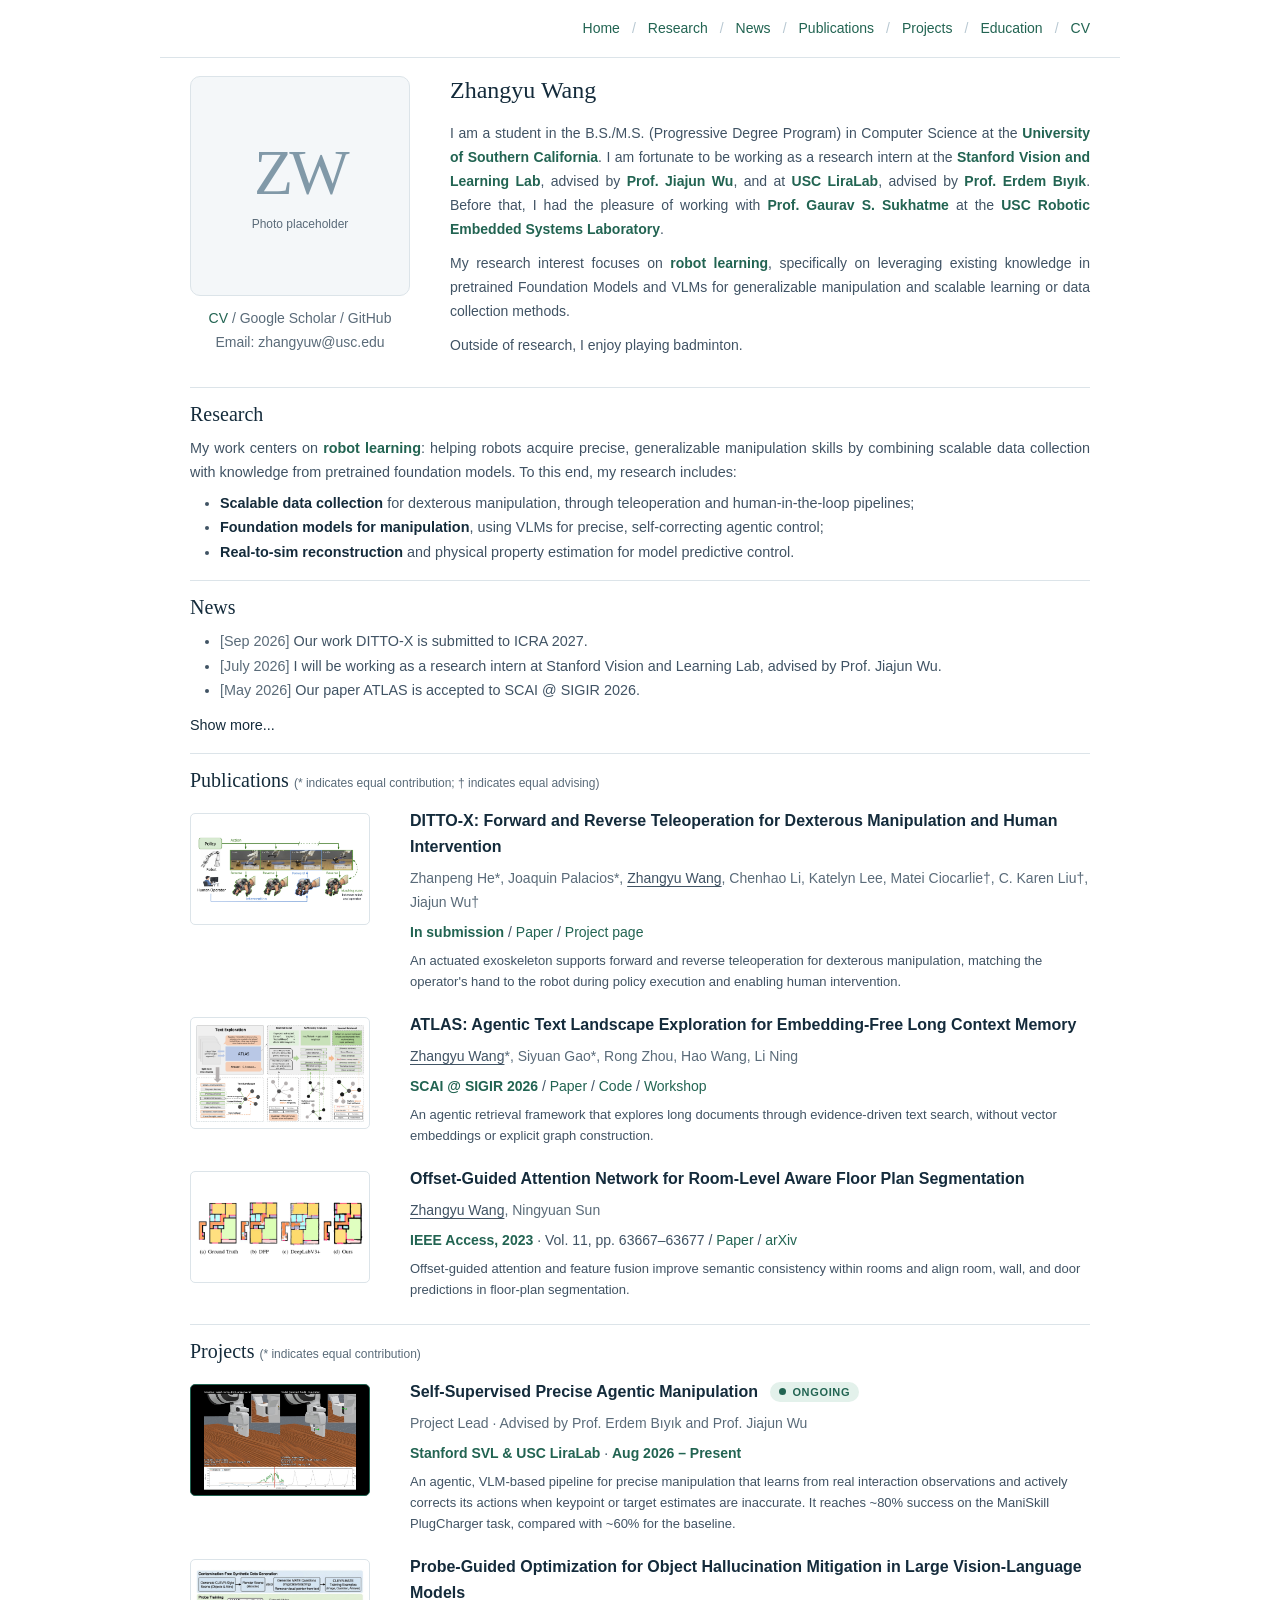
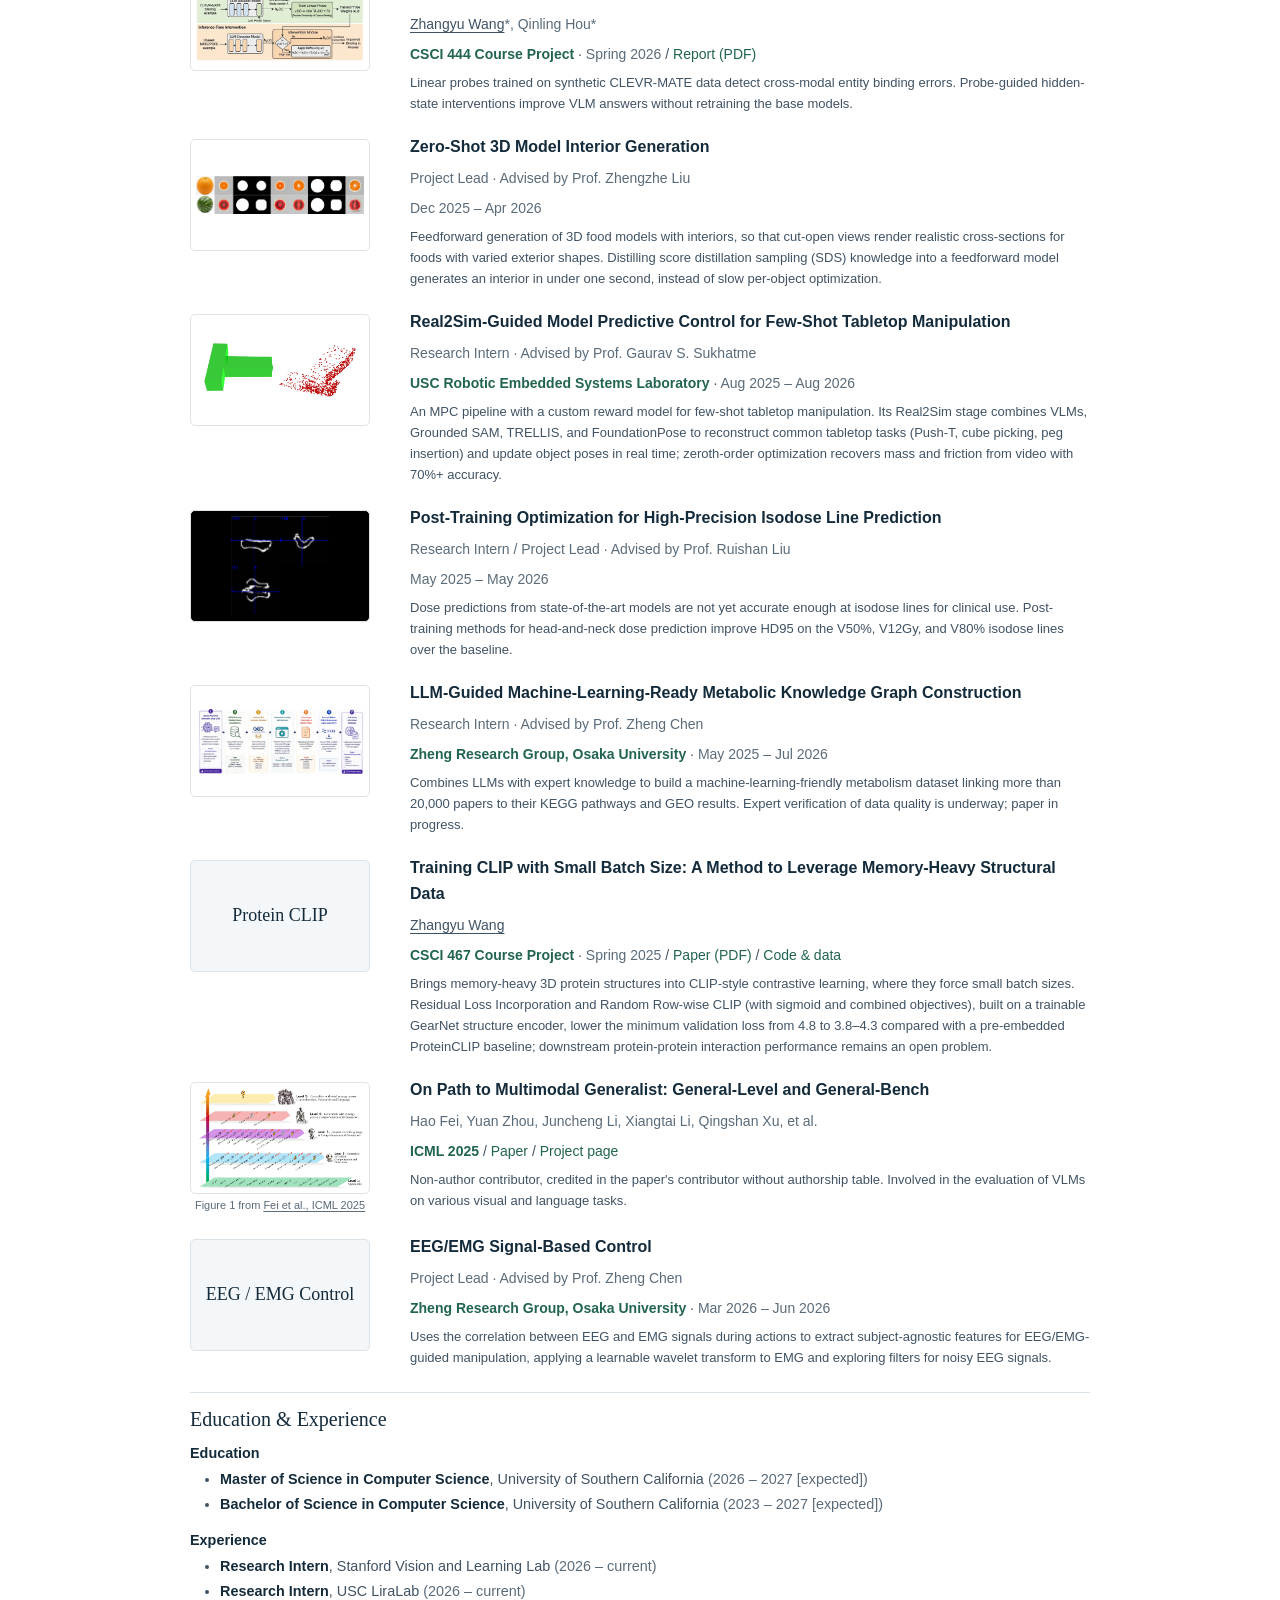
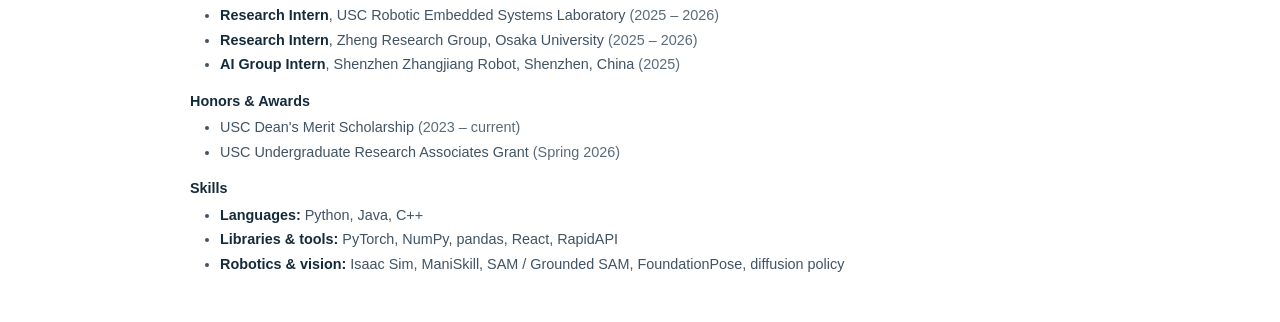
==== commit adbc8aa4: "Add DITTO-X paper link and mark as in submission" ====
--- a/index.html
+++ b/index.html
@@ -73,7 +73,7 @@
         <div>
           <h3 class="pub-title"><a href="https://tml.stanford.edu/ditto-x/">DITTO-X: Forward and Reverse Teleoperation for Dexterous Manipulation and Human Intervention</a></h3>
           <p class="pub-authors">Zhanpeng He*, Joaquin Palacios*, <span class="me">Zhangyu Wang</span>, Chenhao Li, Katelyn Lee, Matei Ciocarlie&dagger;, C. Karen Liu&dagger;, Jiajun Wu&dagger;</p>
-          <p class="pub-meta"><span class="venue">Coming soon</span> / <a href="https://tml.stanford.edu/ditto-x/">Project page</a></p>
+          <p class="pub-meta"><span class="venue">In submission</span> / <a href="https://arxiv.org/pdf/2610.00781">Paper</a> / <a href="https://tml.stanford.edu/ditto-x/">Project page</a></p>
           <p class="pub-description">An actuated exoskeleton supports forward and reverse teleoperation for dexterous manipulation, matching the operator's hand to the robot during policy execution and enabling human intervention.</p>
         </div>
       </article>
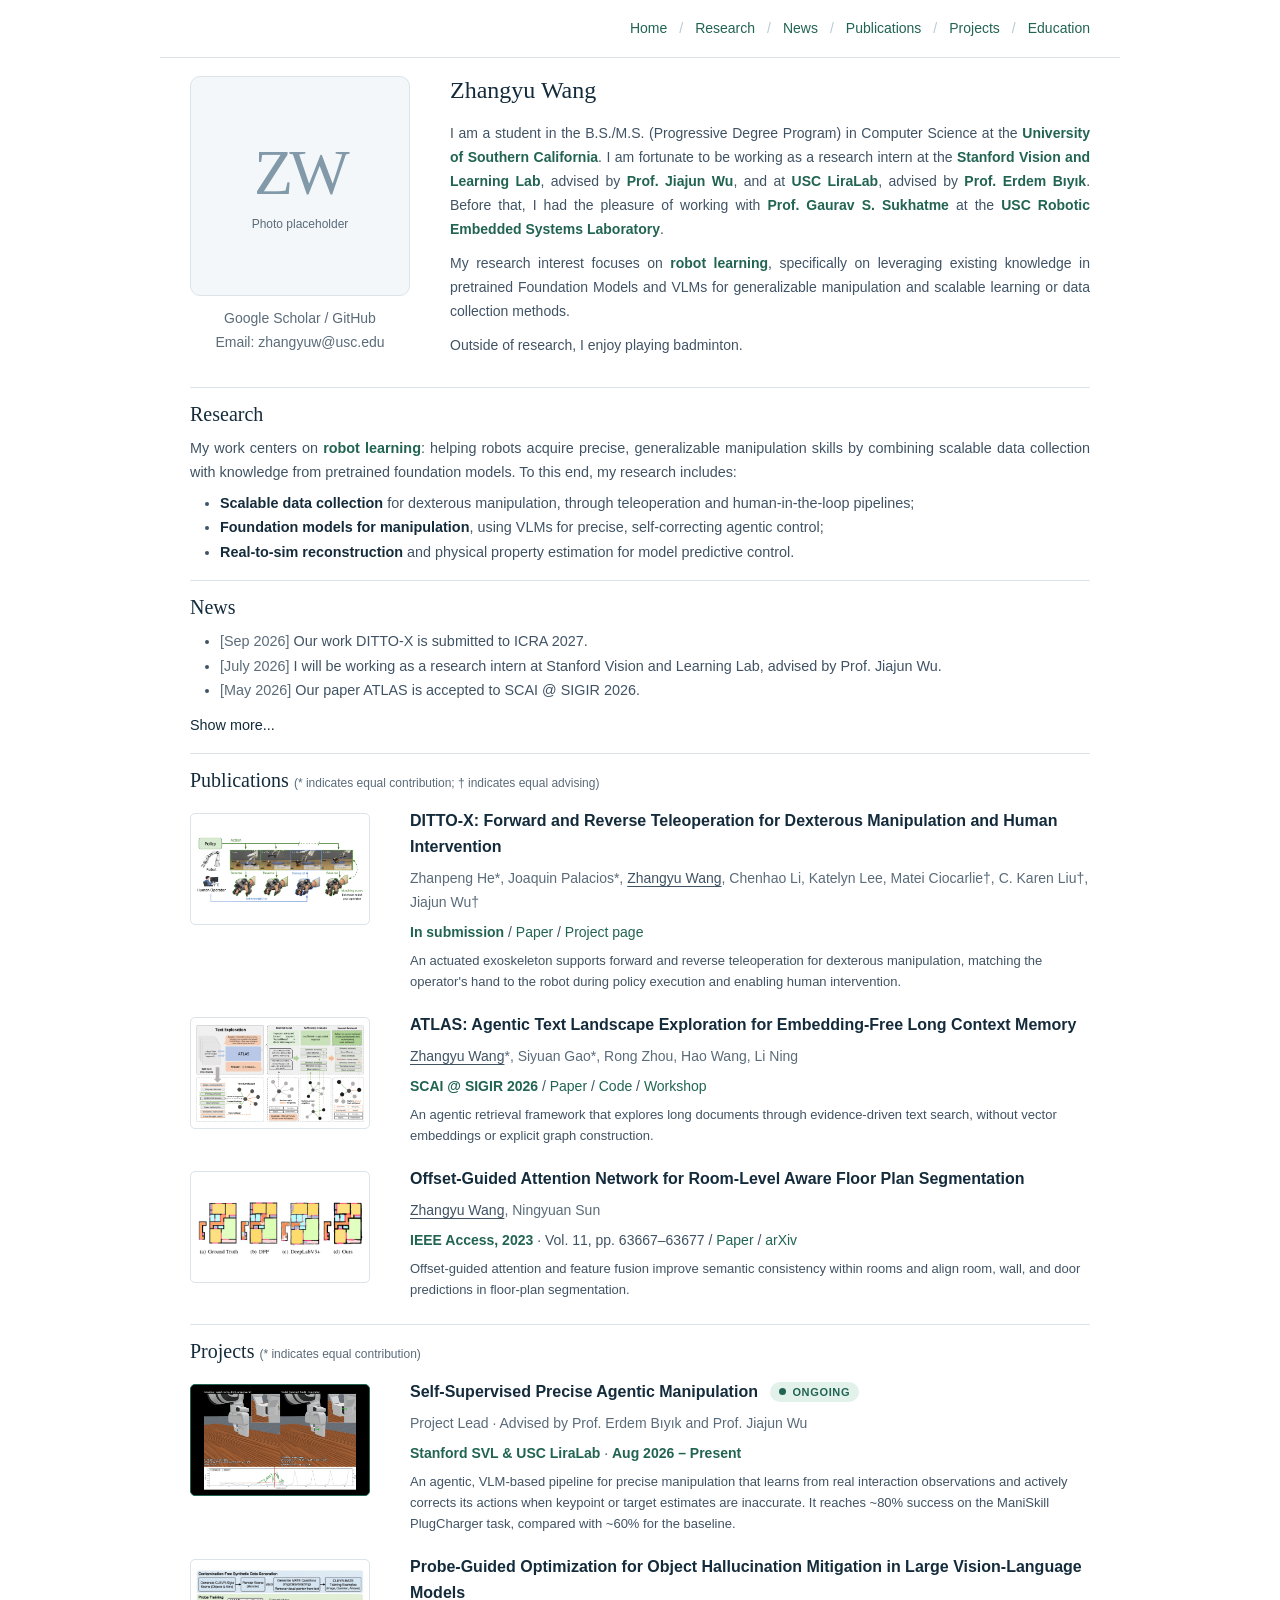
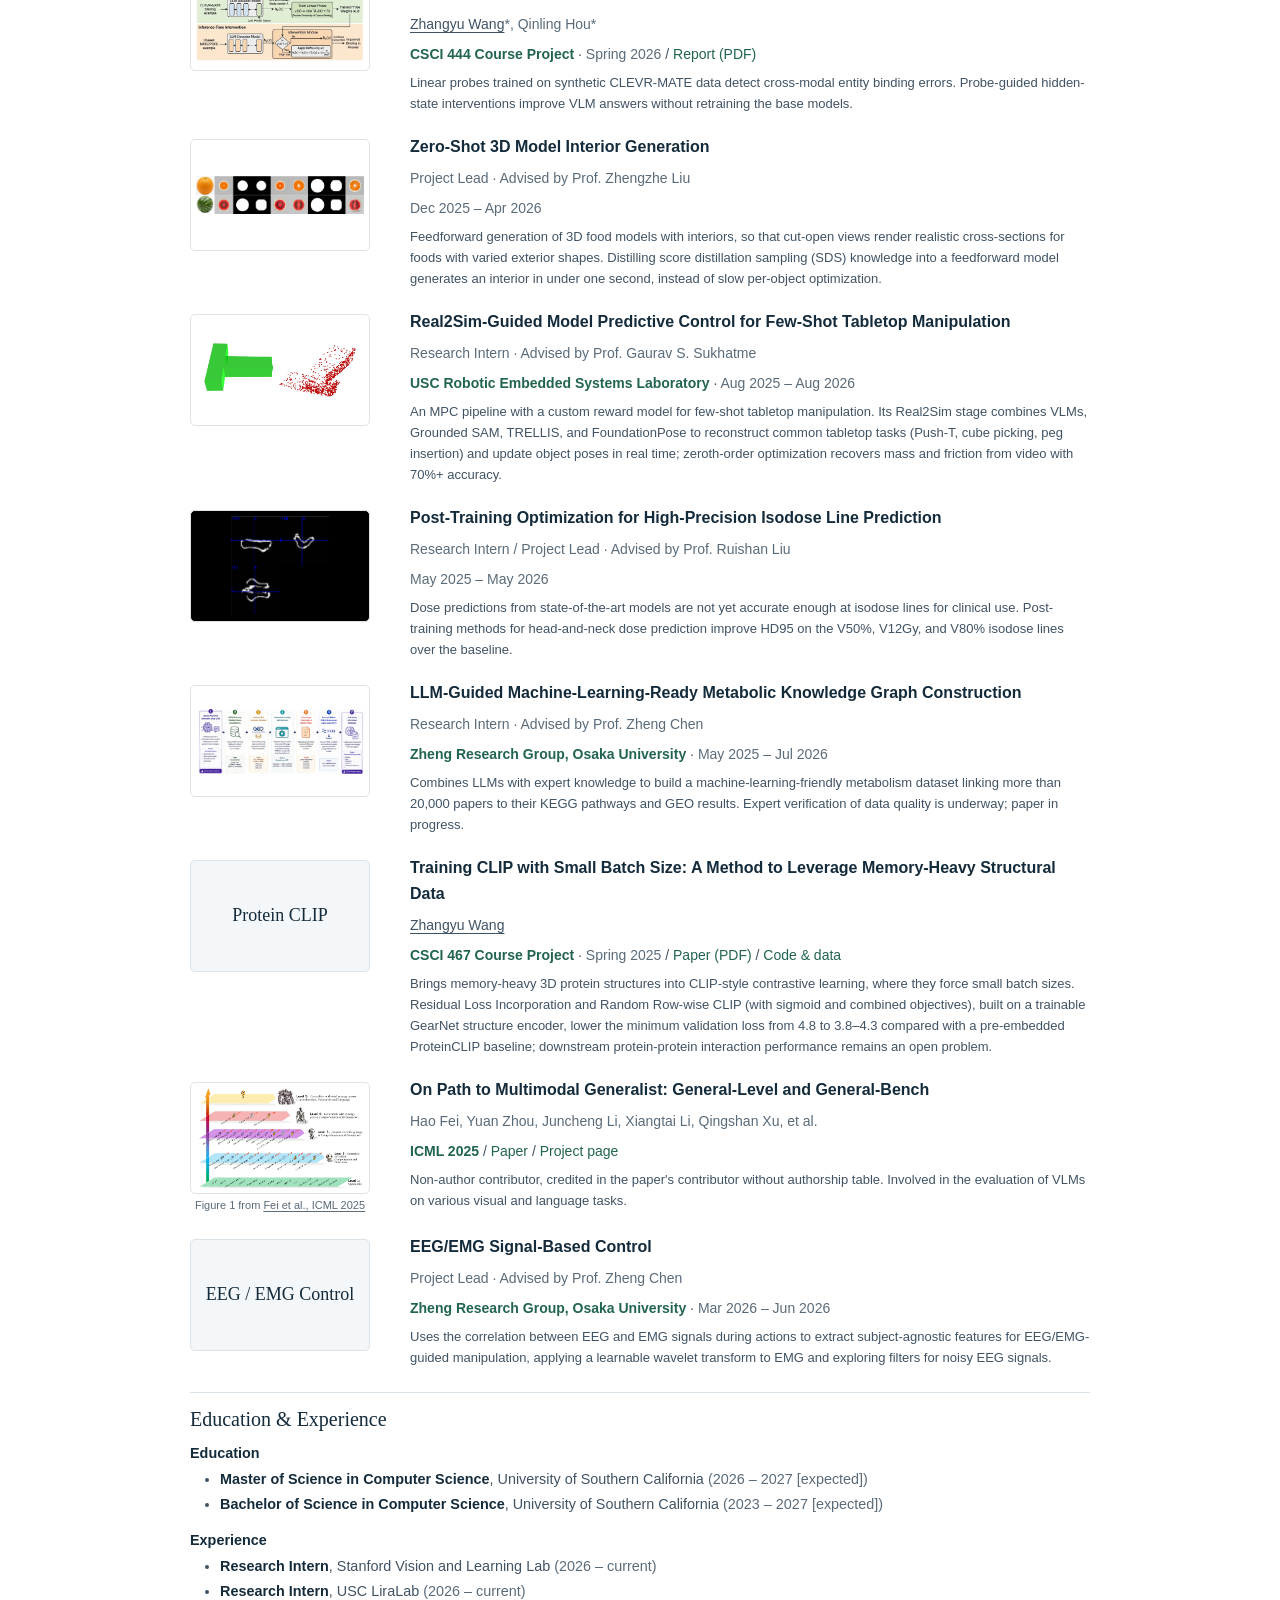
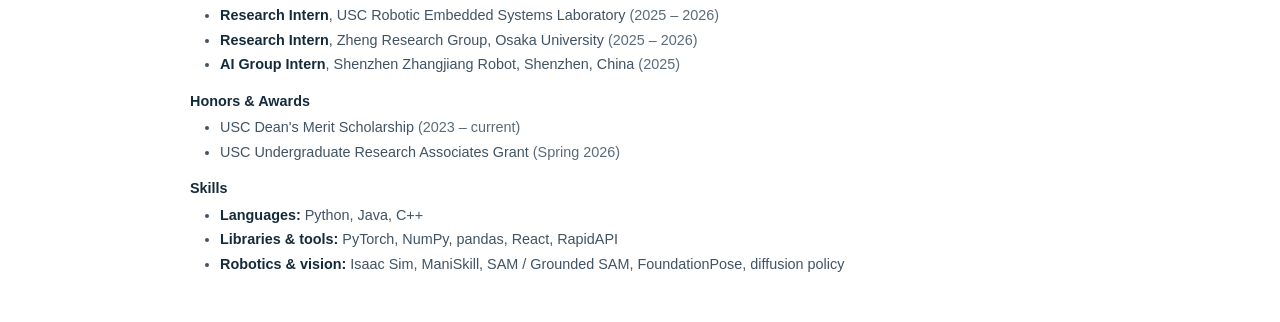
==== commit bd5557da: "Remove CV links from portfolio Removed CV link from navigation and profile section." ====
--- a/index.html
+++ b/index.html
@@ -18,7 +18,6 @@
       <a href="#publications">Publications</a>
       <a class="wide-only" href="#projects">Projects</a>
       <a class="wide-only" href="#education">Education</a>
-      <a href="cv.html">CV</a>
     </nav>
   </header>
 
@@ -28,7 +27,7 @@
       <div class="portrait"><span class="portrait-initials" aria-hidden="true">ZW</span><span>Photo placeholder</span></div>
       <h1 id="profile-name" class="profile-name">Zhangyu Wang</h1>
       <p class="profile-links">
-        <a href="cv.html">CV</a> / <span class="pending">Google Scholar</span> / <span class="pending">GitHub</span><br>
+        <span class="pending">Google Scholar</span> / <span class="pending">GitHub</span><br>
         Email: zhangyuw@usc.edu
       </p>
       <div class="profile-bio">
